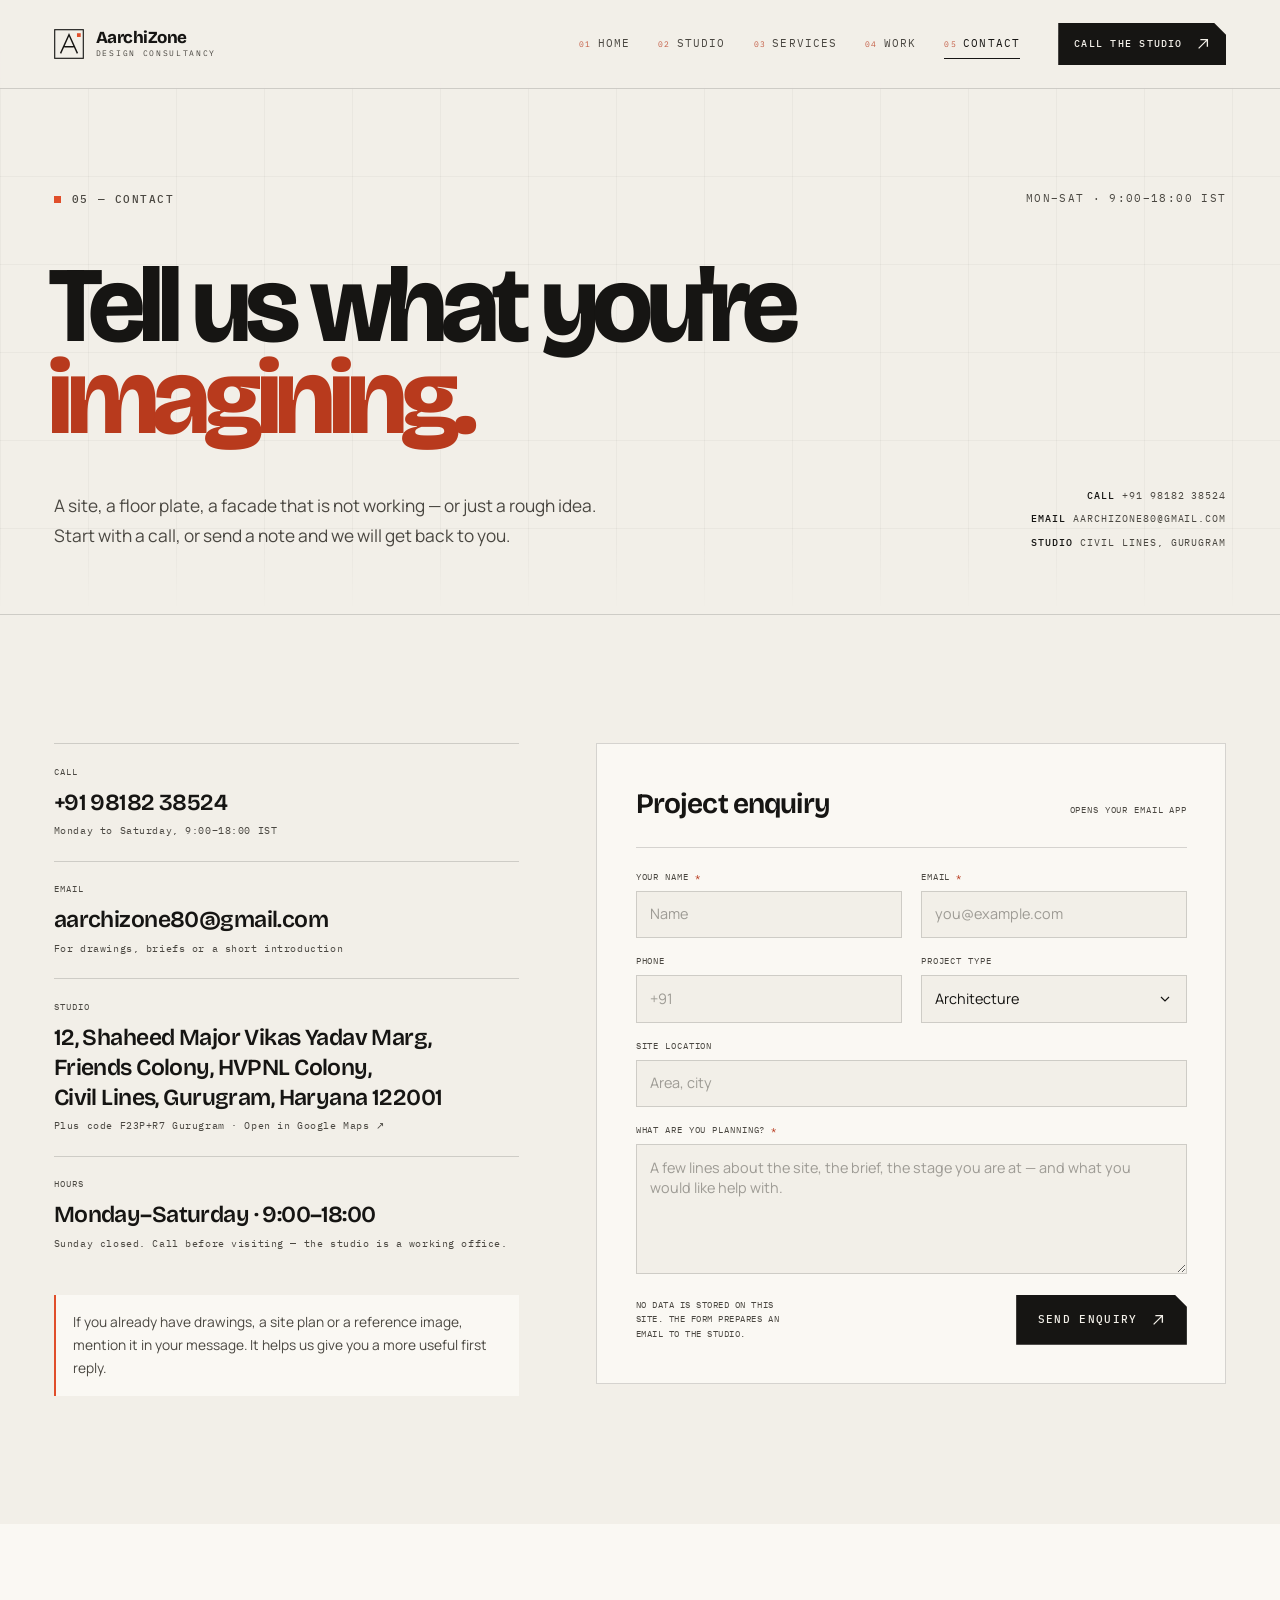
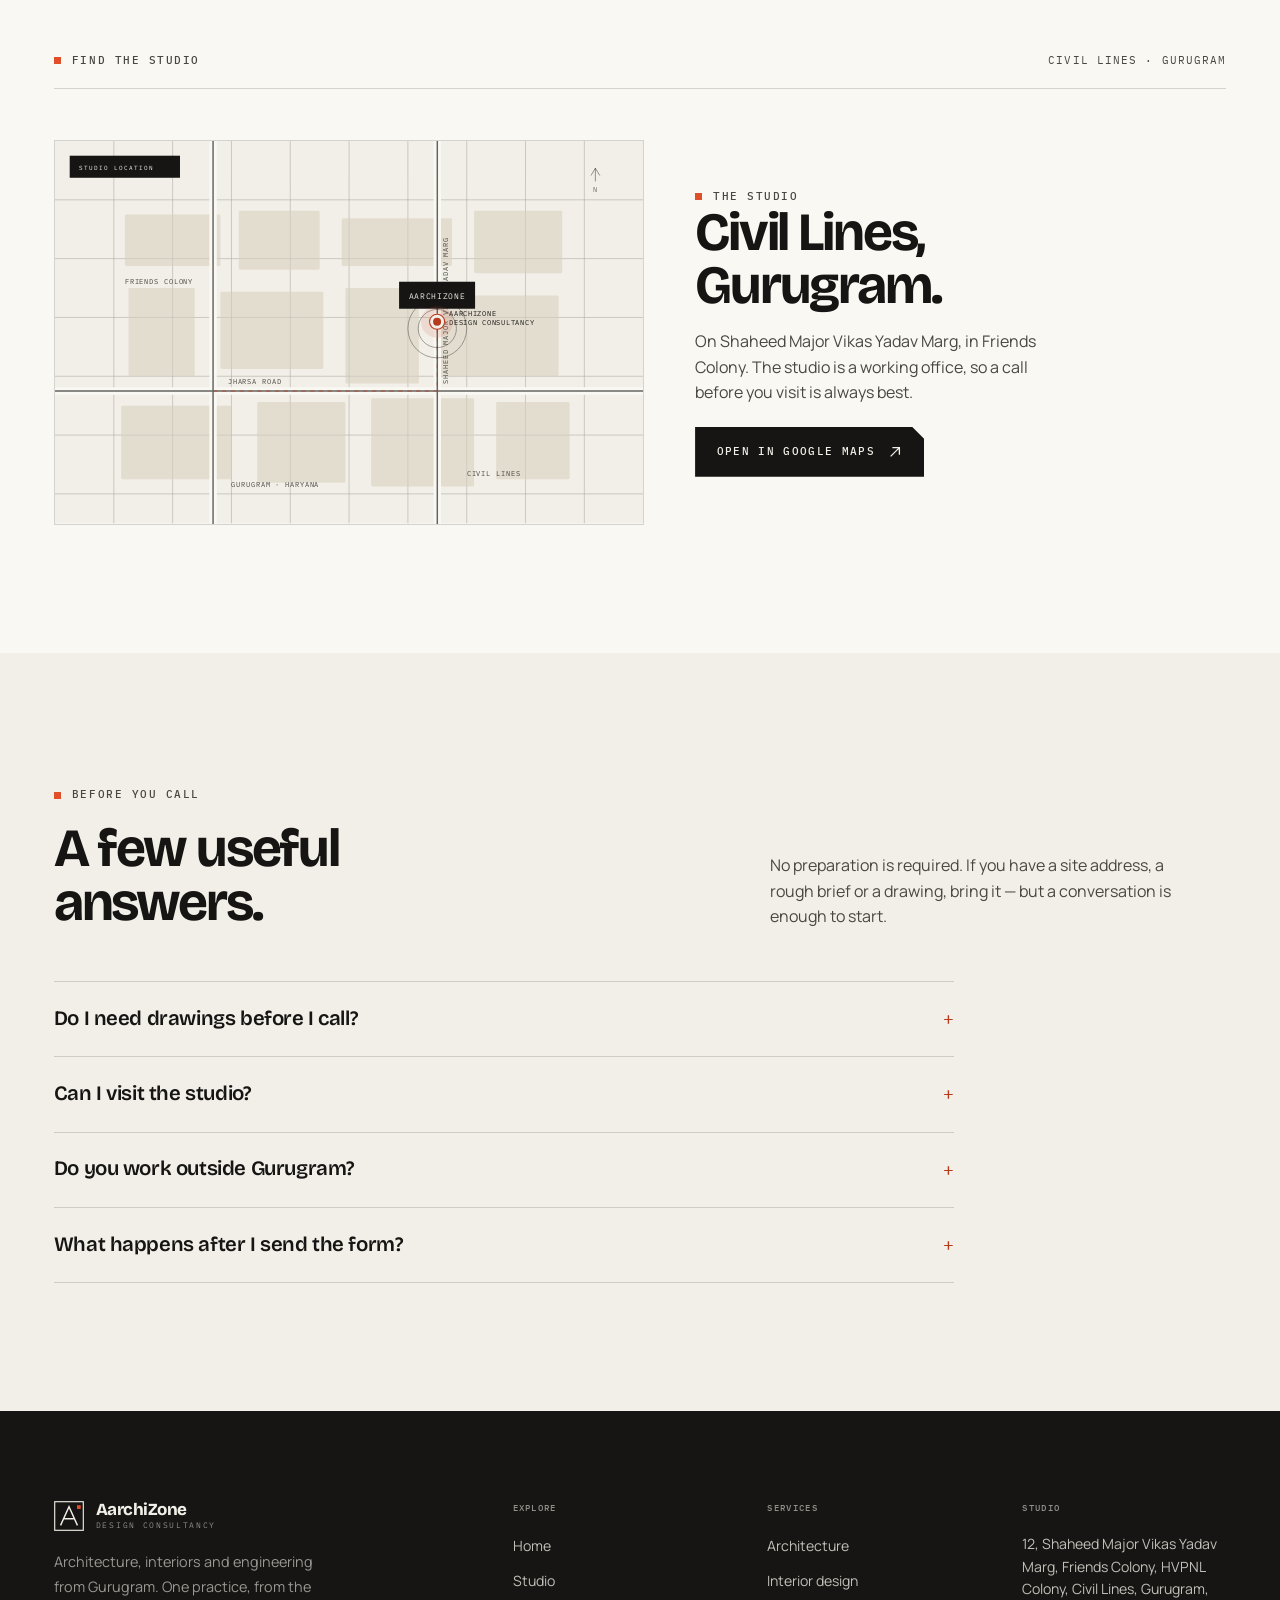
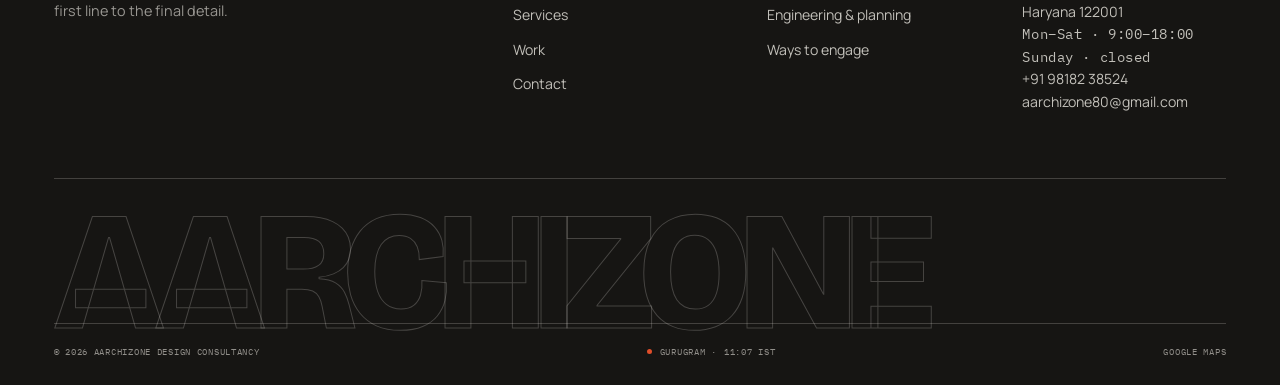
==== contact.html @ 9d72ed25 "Build AarchiZone Design Consultancy website" ====
<!DOCTYPE html>
<html lang="en">
<head>
  <meta charset="utf-8">
  <meta name="viewport" content="width=device-width, initial-scale=1">
  <title>Contact — AarchiZone Design Consultancy, Gurugram</title>
  <meta name="description" content="Talk to AarchiZone Design Consultancy in Gurugram. Call +91&nbsp;98182&nbsp;38524, email aarchizone80@gmail.com, or send a project enquiry.">
  <meta name="theme-color" content="#f2efe8">
  <link rel="icon" href="assets/favicon.svg" type="image/svg+xml">
  <link rel="preload" href="assets/fonts/bricolage-grotesque.woff2" as="font" type="font/woff2" crossorigin>
  <link rel="preload" href="assets/fonts/manrope.woff2" as="font" type="font/woff2" crossorigin>
  <link rel="preload" href="assets/fonts/ibm-plex-mono-400.woff2" as="font" type="font/woff2" crossorigin>
  <link rel="stylesheet" href="css/style.css">
  <meta property="og:type" content="website">
  <meta property="og:title" content="Contact AarchiZone Design Consultancy">
  <meta property="og:description" content="Start a project with AarchiZone in Gurugram.">
  <meta property="og:image" content="assets/img/og-cover.webp">
  <meta name="twitter:card" content="summary_large_image">
  <script>document.documentElement.classList.add("js");</script>
</head>
<body data-page="contact">
  <a class="skip-link" href="#main">Skip to content</a>
  <div class="scroll-progress" aria-hidden="true"><span></span></div>

  <header class="site-header" data-header data-solid>
    <div class="header-inner container">
      <a class="brand" href="index.html" aria-label="AarchiZone Design Consultancy — home">
        <svg class="brand-mark" viewBox="0 0 32 32" aria-hidden="true" fill="none">
          <rect x="0.75" y="0.75" width="30.5" height="30.5" stroke="currentColor" stroke-width="1.2"/>
          <path d="M7 26 16 6l9 20M11 19h10" stroke="currentColor" stroke-width="1.5"/>
          <rect x="24.5" y="4.5" width="4" height="4" fill="#e04e2a"/>
        </svg>
        <span class="brand-text">
          <span class="brand-name">AarchiZone</span>
          <span class="brand-sub">Design Consultancy</span>
        </span>
      </a>
      <nav class="desktop-nav" aria-label="Primary">
        <a href="index.html" data-nav="home"><span>01</span>Home</a>
        <a href="about.html" data-nav="about"><span>02</span>Studio</a>
        <a href="services.html" data-nav="services"><span>03</span>Services</a>
        <a href="projects.html" data-nav="projects"><span>04</span>Work</a>
        <a href="contact.html" data-nav="contact"><span>05</span>Contact</a>
      </nav>
      <a class="btn btn--sm header-cta" href="tel:+919818238524">Call&nbsp;the&nbsp;studio
        <svg viewBox="0 0 16 16" fill="none" aria-hidden="true"><path d="M3 13 13 3M5 3h8v8" stroke="currentColor" stroke-width="1.5"/></svg>
      </a>
      <button class="menu-toggle" type="button" aria-expanded="false" aria-controls="mobile-menu" aria-label="Open menu" data-menu-toggle>
        <span></span><span></span><span></span>
      </button>
    </div>
  </header>

  <div class="mobile-menu" id="mobile-menu" data-menu>
    <nav class="mobile-menu__nav" aria-label="Mobile">
      <a href="index.html" data-nav="home"><span>01</span>Home</a>
      <a href="about.html" data-nav="about"><span>02</span>Studio</a>
      <a href="services.html" data-nav="services"><span>03</span>Services</a>
      <a href="projects.html" data-nav="projects"><span>04</span>Work</a>
      <a href="contact.html" data-nav="contact"><span>05</span>Contact</a>
    </nav>
    <div class="mobile-menu__foot">
      <a href="tel:+919818238524">+91&nbsp;98182&nbsp;38524</a>
      <a href="mailto:aarchizone80@gmail.com">aarchizone80@gmail.com</a>
      <span>Gurugram, Haryana</span>
    </div>
  </div>

  <main id="main">
    <section class="page-hero">
      <div class="grid-lines" aria-hidden="true"></div>
      <div class="container page-hero__inner">
        <div class="page-hero__top">
          <span class="label">05 — Contact</span>
          <span class="mono">Mon–Sat · 9:00–18:00 IST</span>
        </div>
        <h1>Tell us what you're <em>imagining.</em></h1>
        <div class="page-hero__bottom">
          <p class="lede">A site, a floor plate, a facade that is not working — or just a rough idea. Start with a call, or send a note and we will get back to you.</p>
          <div class="page-hero__meta">
            <span><strong>Call</strong> <a href="tel:+919818238524">+91&nbsp;98182&nbsp;38524</a></span>
            <span><strong>Email</strong> <a href="mailto:aarchizone80@gmail.com">aarchizone80@gmail.com</a></span>
            <span><strong>Studio</strong> Civil Lines, Gurugram</span>
          </div>
        </div>
      </div>
    </section>

    <section class="section">
      <div class="container">
        <div class="contact-layout">
          <div class="contact-details">
            <div class="contact-block">
              <div class="contact-block__k">Call</div>
              <div class="contact-block__v"><a href="tel:+919818238524">+91&nbsp;98182&nbsp;38524</a><small>Monday to Saturday, 9:00–18:00 IST</small></div>
            </div>
            <div class="contact-block">
              <div class="contact-block__k">Email</div>
              <div class="contact-block__v"><a href="mailto:aarchizone80@gmail.com">aarchizone80@gmail.com</a><small>For drawings, briefs or a short introduction</small></div>
            </div>
            <div class="contact-block">
              <div class="contact-block__k">Studio</div>
              <div class="contact-block__v">
                <a href="https://maps.app.goo.gl/5RbaZ3eTJ1Ez8fLD9" target="_blank" rel="noopener">12, Shaheed Major Vikas Yadav Marg,<br>Friends Colony, HVPNL Colony,<br>Civil Lines, Gurugram, Haryana 122001</a>
                <small>Plus code F23P+R7 Gurugram · <a href="https://maps.app.goo.gl/5RbaZ3eTJ1Ez8fLD9" target="_blank" rel="noopener">Open in Google Maps ↗</a></small>
              </div>
            </div>
            <div class="contact-block">
              <div class="contact-block__k">Hours</div>
              <div class="contact-block__v">Monday–Saturday · 9:00–18:00<small>Sunday closed. Call before visiting — the studio is a working office.</small></div>
            </div>
            <p class="contact-note">If you already have drawings, a site plan or a reference image, mention it in your message. It helps us give you a more useful first reply.</p>
          </div>

          <form class="contact-form" data-contact-form novalidate>
            <div class="form-head">
              <h2>Project enquiry</h2>
              <span>Opens your email app</span>
            </div>
            <div class="form-grid">
              <div class="field">
                <label for="name">Your name <span>*</span></label>
                <input id="name" name="name" type="text" autocomplete="name" required placeholder="Name">
              </div>
              <div class="field">
                <label for="email">Email <span>*</span></label>
                <input id="email" name="email" type="email" autocomplete="email" required placeholder="you@example.com">
              </div>
              <div class="field">
                <label for="phone">Phone</label>
                <input id="phone" name="phone" type="tel" autocomplete="tel" placeholder="+91">
              </div>
              <div class="field">
                <label for="type">Project type</label>
                <select id="type" name="type">
                  <option value="Architecture">Architecture</option>
                  <option value="Interiors">Interiors</option>
                  <option value="Engineering &amp; planning">Engineering &amp; planning</option>
                  <option value="Turnkey">Turnkey</option>
                  <option value="Not sure yet">Not sure yet</option>
                </select>
              </div>
              <div class="field field--full">
                <label for="location">Site location</label>
                <input id="location" name="location" type="text" placeholder="Area, city">
              </div>
              <div class="field field--full">
                <label for="message">What are you planning? <span>*</span></label>
                <textarea id="message" name="message" required placeholder="A few lines about the site, the brief, the stage you are at — and what you would like help with."></textarea>
              </div>
            </div>
            <div class="form-foot">
              <p>No data is stored on this site. The form prepares an email to the studio.</p>
              <button class="btn" type="submit">Send enquiry
                <svg viewBox="0 0 16 16" fill="none" aria-hidden="true"><path d="M3 13 13 3M5 3h8v8" stroke="currentColor" stroke-width="1.5"/></svg>
              </button>
            </div>
            <div class="form-status" data-form-status role="status" aria-live="polite"></div>
          </form>
        </div>
      </div>
    </section>

    <section class="section section--paper">
      <div class="container">
        <div class="section-head">
          <span class="label">Find the studio</span>
          <span class="section-head__right">Civil Lines · Gurugram</span>
        </div>
        <div class="map-section">
          <figure class="map-figure" aria-label="Illustrative map showing the studio location in Civil Lines, Gurugram">
            <svg viewBox="0 0 800 520" fill="none" aria-hidden="true">
              <rect width="800" height="520" fill="#f2efe8"/>
              <g opacity="0.35" stroke="#161513" stroke-width="0.7">
                <path d="M0 80h800M0 160h800M0 240h800M0 320h800M0 400h800M0 480h800"/>
                <path d="M80 0v520M160 0v520M240 0v520M320 0v520M400 0v520M480 0v520M560 0v520M640 0v520M720 0v520"/>
              </g>
              <g opacity="0.55" fill="#d8cfbe">
                <rect x="95" y="100" width="130" height="70" rx="2"/>
                <rect x="250" y="95" width="110" height="80" rx="2"/>
                <rect x="390" y="105" width="150" height="65" rx="2"/>
                <rect x="570" y="95" width="120" height="85" rx="2"/>
                <rect x="100" y="200" width="90" height="120" rx="2"/>
                <rect x="225" y="205" width="140" height="105" rx="2"/>
                <rect x="395" y="200" width="100" height="130" rx="2"/>
                <rect x="525" y="210" width="160" height="110" rx="2"/>
                <rect x="90" y="360" width="150" height="100" rx="2"/>
                <rect x="275" y="355" width="120" height="110" rx="2"/>
                <rect x="430" y="350" width="140" height="120" rx="2"/>
                <rect x="600" y="355" width="100" height="105" rx="2"/>
              </g>
              <g stroke="#faf8f3" stroke-width="10">
                <path d="M-10 340h820"/>
                <path d="M215 -10v540"/>
                <path d="M520 -10v540"/>
              </g>
              <g stroke="#161513" stroke-width="1.2" opacity="0.65">
                <path d="M-10 340h820" stroke-width="2"/>
                <path d="M215 -10v540" stroke-width="2"/>
                <path d="M520 -10v540" stroke-width="2"/>
              </g>
              <g stroke="#b83a1d" stroke-width="1.5" stroke-dasharray="6 6" opacity="0.7">
                <path d="M215 340h305v-85"/>
              </g>
              <g font-family="IBM Plex Mono, monospace" fill="#4a4741" font-size="10" letter-spacing="1.2">
                <text x="235" y="330">JHARSA ROAD</text>
                <text x="535" y="330" transform="rotate(-90 535 330)">SHAHEED MAJOR VIKAS YADAV MARG</text>
                <text x="95" y="195">FRIENDS COLONY</text>
                <text x="560" y="455">CIVIL LINES</text>
                <text x="240" y="470">GURUGRAM · HARYANA</text>
              </g>
              <g stroke="#161513" stroke-width="1" opacity="0.5">
                <circle cx="520" cy="255" r="26"/>
                <circle cx="520" cy="255" r="40"/>
              </g>
              <path d="M520 255v-14" stroke="#b83a1d" stroke-width="2"/>
              <circle cx="520" cy="241" r="5" fill="#b83a1d" stroke="#f2efe8" stroke-width="2"/>
              <g font-family="IBM Plex Mono, monospace" fill="#161513" font-size="9" letter-spacing="1">
                <text x="536" y="238">AARCHIZONE</text>
                <text x="536" y="250">DESIGN CONSULTANCY</text>
              </g>
              <g opacity="0.6">
                <path d="M735 55v-18M735 37l-6 10M735 37l6 10" stroke="#161513" stroke-width="1"/>
                <text x="735" y="70" font-family="IBM Plex Mono, monospace" font-size="9" text-anchor="middle" fill="#161513">N</text>
              </g>
              <rect x="20" y="20" width="150" height="30" fill="#161513"/>
              <text x="32" y="39" font-family="IBM Plex Mono, monospace" font-size="8" letter-spacing="1.4" fill="#f2efe8">STUDIO LOCATION</text>
            </svg>
            <div class="map-pin" aria-hidden="true">
              <span class="map-pin__label">AarchiZone</span>
              <span class="map-pin__dot"></span>
            </div>
          </figure>
          <div class="map-copy">
            <span class="label">The studio</span>
            <h2 class="h2">Civil Lines, Gurugram.</h2>
            <p>On Shaheed Major Vikas Yadav Marg, in Friends Colony. The studio is a working office, so a call before you visit is always best.</p>
            <a class="btn" href="https://maps.app.goo.gl/5RbaZ3eTJ1Ez8fLD9" target="_blank" rel="noopener">Open in Google Maps
              <svg viewBox="0 0 16 16" fill="none" aria-hidden="true"><path d="M3 13 13 3M5 3h8v8" stroke="currentColor" stroke-width="1.5"/></svg>
            </a>
          </div>
        </div>
      </div>
    </section>

    <section class="section">
      <div class="container">
        <div class="split-head">
          <div>
            <span class="label">Before you call</span>
            <h2 class="h2 u-mt-1">A few useful answers.</h2>
          </div>
          <p>No preparation is required. If you have a site address, a rough brief or a drawing, bring it — but a conversation is enough to start.</p>
        </div>
        <div class="faq">
          <details class="faq-item">
            <summary>Do I need drawings before I call?</summary>
            <p>No. A site address, a rough idea of what you want to build or change, and a sense of your budget range is enough for a first conversation. If you have drawings, send them along.</p>
          </details>
          <details class="faq-item">
            <summary>Can I visit the studio?</summary>
            <p>Yes. Call or email first so we can make sure someone is available and you have the right amount of time. The studio is in Civil Lines, Gurugram.</p>
          </details>
          <details class="faq-item">
            <summary>Do you work outside Gurugram?</summary>
            <p>Most of our work is in Gurugram and the NCR. For the right project we can travel further; the first conversation will tell us whether that makes sense.</p>
          </details>
          <details class="faq-item">
            <summary>What happens after I send the form?</summary>
            <p>The form opens your email app with the details filled in. Once you send it, we will read it and reply with a few questions or a time to talk. Nothing is stored on this website.</p>
          </details>
        </div>
      </div>
    </section>
  </main>

  <footer class="site-footer">
    <div class="container">
      <div class="footer-grid">
        <div class="footer-brand">
          <a class="brand" href="index.html" aria-label="AarchiZone Design Consultancy — home">
            <svg class="brand-mark" viewBox="0 0 32 32" aria-hidden="true" fill="none">
              <rect x="0.75" y="0.75" width="30.5" height="30.5" stroke="currentColor" stroke-width="1.2"/>
              <path d="M7 26 16 6l9 20M11 19h10" stroke="currentColor" stroke-width="1.5"/>
              <rect x="24.5" y="4.5" width="4" height="4" fill="#e04e2a"/>
            </svg>
            <span class="brand-text">
              <span class="brand-name">AarchiZone</span>
              <span class="brand-sub">Design Consultancy</span>
            </span>
          </a>
          <p>Architecture, interiors and engineering from Gurugram. One practice, from the first line to the final detail.</p>
        </div>
        <div class="footer-col">
          <h3>Explore</h3>
          <ul>
            <li><a href="index.html">Home</a></li>
            <li><a href="about.html">Studio</a></li>
            <li><a href="services.html">Services</a></li>
            <li><a href="projects.html">Work</a></li>
            <li><a href="contact.html">Contact</a></li>
          </ul>
        </div>
        <div class="footer-col">
          <h3>Services</h3>
          <ul>
            <li><a href="services.html#architecture">Architecture</a></li>
            <li><a href="services.html#interiors">Interior design</a></li>
            <li><a href="services.html#engineering">Engineering &amp; planning</a></li>
            <li><a href="services.html#engage">Ways to engage</a></li>
          </ul>
        </div>
        <div class="footer-col">
          <h3>Studio</h3>
          <address>12, Shaheed Major Vikas Yadav Marg, Friends Colony, HVPNL Colony, Civil Lines, Gurugram, Haryana 122001</address>
          <p class="footer-hours">Mon–Sat · 9:00–18:00<br>Sunday · closed</p>
          <p><a href="tel:+919818238524">+91&nbsp;98182&nbsp;38524</a><br><a href="mailto:aarchizone80@gmail.com">aarchizone80@gmail.com</a></p>
        </div>
      </div>
      <div class="footer-wordmark" aria-hidden="true"><span>AARCHIZONE</span></div>
      <div class="footer-bottom">
        <span>© <span data-year>2026</span> AarchiZone Design Consultancy</span>
        <span class="local-time">Gurugram · <span data-time>--:-- IST</span></span>
        <a href="https://maps.app.goo.gl/5RbaZ3eTJ1Ez8fLD9" target="_blank" rel="noopener">Google Maps</a>
      </div>
    </div>
  </footer>

  <script src="js/main.js" defer></script>
</body>
</html>
---- css/style.css ----
/* ==========================================================================
   AarchiZone Design Consultancy
   A custom editorial/architectural design system.
   ========================================================================== */

/* ---------- Fonts ---------- */
@font-face {
  font-family: "Bricolage Grotesque";
  src: url("../assets/fonts/bricolage-grotesque.woff2") format("woff2");
  font-weight: 200 800;
  font-style: normal;
  font-display: swap;
}
@font-face {
  font-family: "Manrope";
  src: url("../assets/fonts/manrope.woff2") format("woff2");
  font-weight: 200 800;
  font-style: normal;
  font-display: swap;
}
@font-face {
  font-family: "IBM Plex Mono";
  src: url("../assets/fonts/ibm-plex-mono-400.woff2") format("woff2");
  font-weight: 400;
  font-style: normal;
  font-display: swap;
}
@font-face {
  font-family: "IBM Plex Mono";
  src: url("../assets/fonts/ibm-plex-mono-500.woff2") format("woff2");
  font-weight: 500;
  font-style: normal;
  font-display: swap;
}

/* ---------- Tokens ---------- */
:root {
  --bone: #f2efe8;
  --paper: #faf8f3;
  --ink: #161513;
  --ink-soft: #4a4741;
  --accent: #e04e2a;
  --accent-deep: #b83a1d;
  --olive: #6b7259;
  --sand: #d8cfbe;
  --line: rgba(22, 21, 19, 0.16);
  --line-soft: rgba(22, 21, 19, 0.09);
  --line-light: rgba(242, 239, 232, 0.2);
  --font-display: "Bricolage Grotesque", "Arial Narrow", sans-serif;
  --font-body: "Manrope", "Segoe UI", sans-serif;
  --font-mono: "IBM Plex Mono", "Courier New", monospace;
  --ease: cubic-bezier(0.22, 0.72, 0.2, 1);
  --ease-out: cubic-bezier(0.16, 1, 0.3, 1);
  --header-h: 88px;
  --gutter: clamp(20px, 4.2vw, 64px);
  --section-y: clamp(76px, 10vw, 150px);
  --maxw: 1480px;
  --radius: 2px;
}

/* ---------- Reset ---------- */
*,
*::before,
*::after {
  box-sizing: border-box;
}
html {
  -webkit-text-size-adjust: 100%;
  scroll-behavior: smooth;
}
body {
  margin: 0;
  background: var(--bone);
  color: var(--ink);
  font-family: var(--font-body);
  font-size: 16px;
  line-height: 1.6;
  -webkit-font-smoothing: antialiased;
  text-rendering: optimizeLegibility;
  overflow-x: clip;
}
body.menu-open {
  overflow: hidden;
}
body.menu-open .site-header {
  color: var(--bone);
  background: transparent;
  border-color: transparent;
  -webkit-backdrop-filter: none;
  backdrop-filter: none;
}
body.menu-open .site-header .brand-sub {
  color: rgba(242, 239, 232, 0.62);
}
body.menu-open .menu-toggle {
  border-color: var(--line-light);
}
body.menu-open .menu-toggle span {
  background: var(--bone);
}
img,
svg {
  display: block;
  max-width: 100%;
}
img {
  height: auto;
}
button,
input,
textarea,
select {
  font: inherit;
  color: inherit;
}
button {
  cursor: pointer;
}
a {
  color: inherit;
  text-decoration: none;
}
p,
h1,
h2,
h3,
h4,
figure,
blockquote,
dl,
dd {
  margin: 0;
}
ul,
ol {
  margin: 0;
  padding: 0;
  list-style: none;
}
::selection {
  background: var(--accent);
  color: var(--ink);
}
:focus-visible {
  outline: 2px solid var(--accent);
  outline-offset: 4px;
}
hr {
  border: 0;
  border-top: 1px solid var(--line);
  margin: 0;
}

/* ---------- Type ---------- */
.display {
  font-family: var(--font-display);
  font-weight: 700;
  font-size: clamp(2.4rem, 5.6vw, 5.2rem);
  line-height: 0.98;
  letter-spacing: -0.045em;
}
.h2 {
  font-family: var(--font-display);
  font-weight: 700;
  font-size: clamp(2rem, 4.2vw, 3.8rem);
  line-height: 1;
  letter-spacing: -0.04em;
}
.h3 {
  font-family: var(--font-display);
  font-weight: 650;
  font-size: clamp(1.35rem, 2.2vw, 1.9rem);
  line-height: 1.08;
  letter-spacing: -0.025em;
}
.lede {
  font-size: clamp(1.02rem, 1.35vw, 1.18rem);
  line-height: 1.7;
  color: var(--ink-soft);
  max-width: 58ch;
}
.mono {
  font-family: var(--font-mono);
  font-size: 0.7rem;
  letter-spacing: 0.12em;
  text-transform: uppercase;
}
.label {
  display: inline-flex;
  align-items: center;
  gap: 0.7rem;
  font-family: var(--font-mono);
  font-size: 0.68rem;
  font-weight: 500;
  letter-spacing: 0.14em;
  text-transform: uppercase;
  color: var(--ink-soft);
}
.label::before {
  content: "";
  width: 7px;
  height: 7px;
  background: var(--accent);
  flex: 0 0 auto;
}
.label--light {
  color: rgba(242, 239, 232, 0.72);
}
.label--light::before {
  background: var(--accent);
}
.eyebrow {
  display: flex;
  align-items: center;
  gap: 0.8rem;
  font-family: var(--font-mono);
  font-size: 0.7rem;
  letter-spacing: 0.14em;
  text-transform: uppercase;
  color: var(--ink-soft);
}
.eyebrow::before {
  content: "";
  width: 34px;
  height: 1px;
  background: var(--accent);
}
.accent {
  color: var(--accent-deep);
}
.italic {
  font-style: italic;
}

/* ---------- Layout ---------- */
.container {
  width: 100%;
  max-width: var(--maxw);
  margin-inline: auto;
  padding-inline: var(--gutter);
}
.section {
  padding-block: var(--section-y);
  position: relative;
}
.section--tight {
  padding-block: clamp(52px, 6vw, 88px);
}
.section--dark {
  background: var(--ink);
  color: var(--bone);
}
.section--paper {
  background: var(--paper);
}
.section-head {
  display: flex;
  align-items: center;
  justify-content: space-between;
  gap: 2rem;
  padding-bottom: 1.2rem;
  border-bottom: 1px solid var(--line);
  margin-bottom: clamp(2.2rem, 4vw, 4rem);
}
.section--dark .section-head {
  border-color: var(--line-light);
}
.section-head__right {
  display: flex;
  align-items: center;
  gap: 1.4rem;
  font-family: var(--font-mono);
  font-size: 0.68rem;
  letter-spacing: 0.1em;
  text-transform: uppercase;
  color: var(--ink-soft);
  white-space: nowrap;
}
.section--dark .section-head__right,
.services-dark .section-head__right {
  color: rgba(242, 239, 232, 0.62);
}
.grid-12 {
  display: grid;
  grid-template-columns: repeat(12, minmax(0, 1fr));
  gap: clamp(16px, 2.4vw, 34px);
}
.sr-only {
  position: absolute !important;
  width: 1px;
  height: 1px;
  padding: 0;
  margin: -1px;
  overflow: hidden;
  clip: rect(0, 0, 0, 0);
  white-space: nowrap;
  border: 0;
}
.skip-link {
  position: fixed;
  top: 12px;
  left: 12px;
  z-index: 999;
  background: var(--ink);
  color: var(--bone);
  padding: 0.8rem 1rem;
  font-family: var(--font-mono);
  font-size: 0.72rem;
  text-transform: uppercase;
  letter-spacing: 0.1em;
  transform: translateY(-160%);
  transition: transform 0.2s;
}
.skip-link:focus {
  transform: translateY(0);
}
.rule {
  height: 1px;
  background: var(--line);
  width: 100%;
}

/* ---------- Grid paper ---------- */
.grid-lines {
  position: absolute;
  inset: 0;
  pointer-events: none;
  background-image: linear-gradient(to right, var(--line-soft) 1px, transparent 1px),
    linear-gradient(to bottom, var(--line-soft) 1px, transparent 1px);
  background-size: 88px 88px;
  mask-image: linear-gradient(to bottom, transparent, black 12%, black 88%, transparent);
  -webkit-mask-image: linear-gradient(to bottom, transparent, black 12%, black 88%, transparent);
  opacity: 0.75;
}

/* ---------- Buttons / links ---------- */
.btn {
  position: relative;
  isolation: isolate;
  display: inline-flex;
  align-items: center;
  justify-content: center;
  gap: 0.85rem;
  min-height: 50px;
  padding: 0.95rem 1.35rem;
  border: 0;
  background: transparent;
  color: var(--bone);
  font-family: var(--font-mono);
  font-size: 0.69rem;
  font-weight: 500;
  letter-spacing: 0.12em;
  text-transform: uppercase;
  line-height: 1;
  transition: color 0.3s var(--ease);
}
.btn::before {
  content: "";
  position: absolute;
  inset: 0;
  z-index: -1;
  background: var(--ink);
  clip-path: polygon(0 0, calc(100% - 12px) 0, 100% 12px, 100% 100%, 0 100%);
  transition: background 0.35s var(--ease), transform 0.35s var(--ease);
}
.btn svg {
  width: 14px;
  height: 14px;
  transition: transform 0.35s var(--ease);
}
.btn:hover::before {
  background: var(--accent-deep);
}
.btn:hover svg {
  transform: translate(3px, -3px);
}
.btn:focus-visible {
  outline: 2px solid var(--accent);
  outline-offset: 4px;
}
.btn--ghost {
  color: var(--ink);
}
.btn--ghost::before {
  background: transparent;
  box-shadow: inset 0 0 0 1px var(--ink);
}
.btn--ghost:hover {
  color: var(--bone);
}
.btn--ghost:hover::before {
  background: var(--ink);
  box-shadow: none;
}
.btn--light {
  color: var(--ink);
}
.btn--light::before {
  background: var(--bone);
}
.btn--light:hover {
  color: var(--bone);
}
.btn--light:hover::before {
  background: var(--ink);
}
.btn--sm {
  min-height: 42px;
  padding: 0.75rem 1rem;
  font-size: 0.64rem;
}
.text-link {
  display: inline-flex;
  align-items: center;
  gap: 0.7rem;
  font-family: var(--font-mono);
  font-size: 0.7rem;
  font-weight: 500;
  letter-spacing: 0.12em;
  text-transform: uppercase;
  border-bottom: 1px solid var(--line);
  padding-bottom: 0.45rem;
  transition: color 0.25s, border-color 0.25s;
}
.text-link svg {
  width: 13px;
  height: 13px;
  transition: transform 0.3s var(--ease);
}
.text-link:hover {
  color: var(--accent-deep);
  border-color: var(--accent);
}
.text-link:hover svg {
  transform: translate(3px, -3px);
}
.text-link--light {
  border-color: var(--line-light);
  color: var(--bone);
}
.text-link--light:hover {
  color: var(--accent);
  border-color: var(--accent);
}

/* ---------- Reveal ---------- */
.js [data-reveal] {
  opacity: 0;
  transform: translateY(26px);
  transition: opacity 0.85s var(--ease-out), transform 0.85s var(--ease-out);
  transition-delay: var(--delay, 0s);
}
.js [data-reveal].is-visible {
  opacity: 1;
  transform: none;
}
.js [data-reveal="fade"] {
  transform: none;
}
.js [data-reveal="clip"] {
  position: relative;
  opacity: 1;
  transform: none;
}
.js [data-reveal="clip"] .reveal-curtain {
  position: absolute;
  inset: 0;
  z-index: 2;
  background: var(--bone);
  transform: scaleY(1);
  transform-origin: top;
  transition: transform 1.1s var(--ease-out);
  pointer-events: none;
}
.js [data-reveal="clip"].is-visible .reveal-curtain {
  transform: scaleY(0);
}

/* ---------- Scroll progress ---------- */
.scroll-progress {
  position: fixed;
  inset: 0 0 auto 0;
  height: 2px;
  z-index: 300;
  background: transparent;
  pointer-events: none;
}
.scroll-progress span {
  display: block;
  height: 100%;
  background: var(--accent);
  transform: scaleX(0);
  transform-origin: 0 50%;
  will-change: transform;
}

/* ---------- Header ---------- */
.site-header {
  position: fixed;
  top: 0;
  left: 0;
  right: 0;
  z-index: 120;
  border-bottom: 1px solid transparent;
  transition: background 0.45s var(--ease), border-color 0.45s var(--ease),
    backdrop-filter 0.45s var(--ease);
}
.site-header.is-scrolled,
.site-header[data-solid] {
  background: rgba(242, 239, 232, 0.9);
  -webkit-backdrop-filter: blur(14px);
  backdrop-filter: blur(14px);
  border-color: var(--line);
}
.header-inner {
  height: var(--header-h);
  display: flex;
  align-items: center;
  gap: 2rem;
}
.brand {
  display: inline-flex;
  align-items: center;
  gap: 0.75rem;
  flex: 0 0 auto;
  line-height: 1;
}
.brand-mark {
  width: 30px;
  height: 30px;
  flex: 0 0 auto;
}
.brand-text {
  display: flex;
  flex-direction: column;
  gap: 5px;
}
.brand-name {
  font-family: var(--font-display);
  font-weight: 750;
  font-size: 1.06rem;
  letter-spacing: -0.03em;
  line-height: 0.9;
}
.brand-sub {
  font-family: var(--font-mono);
  font-size: 0.48rem;
  letter-spacing: 0.22em;
  text-transform: uppercase;
  color: var(--ink-soft);
}
.desktop-nav {
  display: flex;
  align-items: center;
  gap: clamp(1.1rem, 2.2vw, 2.4rem);
  margin-left: auto;
}
.desktop-nav a {
  position: relative;
  display: inline-flex;
  align-items: baseline;
  gap: 0.42rem;
  font-family: var(--font-mono);
  font-size: 0.67rem;
  letter-spacing: 0.1em;
  text-transform: uppercase;
  padding: 0.4rem 0;
  color: var(--ink-soft);
  transition: color 0.25s;
}
.desktop-nav a span {
  font-size: 0.52rem;
  color: var(--accent-deep);
  opacity: 0.8;
}
.desktop-nav a::after {
  content: "";
  position: absolute;
  left: 0;
  bottom: 0;
  width: 100%;
  height: 1px;
  background: var(--ink);
  transform: scaleX(0);
  transform-origin: 100% 50%;
  transition: transform 0.35s var(--ease);
}
.desktop-nav a:hover,
.desktop-nav a[aria-current="page"] {
  color: var(--ink);
}
.desktop-nav a:hover::after,
.desktop-nav a[aria-current="page"]::after {
  transform: scaleX(1);
  transform-origin: 0 50%;
}
.header-cta {
  flex: 0 0 auto;
  margin-left: 0.4rem;
}
.menu-toggle {
  display: none;
  width: 46px;
  height: 46px;
  border: 1px solid var(--line);
  background: transparent;
  position: relative;
  flex: 0 0 auto;
}
.menu-toggle span {
  position: absolute;
  left: 12px;
  right: 12px;
  height: 1.5px;
  background: var(--ink);
  transition: transform 0.35s var(--ease), opacity 0.2s;
}
.menu-toggle span:nth-child(1) {
  top: 17px;
}
.menu-toggle span:nth-child(2) {
  top: 23px;
}
.menu-toggle span:nth-child(3) {
  top: 29px;
}
.menu-toggle[aria-expanded="true"] span:nth-child(1) {
  transform: translateY(6px) rotate(45deg);
}
.menu-toggle[aria-expanded="true"] span:nth-child(2) {
  opacity: 0;
}
.menu-toggle[aria-expanded="true"] span:nth-child(3) {
  transform: translateY(-6px) rotate(-45deg);
}

/* ---------- Mobile menu ---------- */
.mobile-menu {
  position: fixed;
  inset: 0;
  z-index: 110;
  background: var(--ink);
  color: var(--bone);
  display: flex;
  flex-direction: column;
  padding: calc(var(--header-h) + 30px) var(--gutter) 30px;
  visibility: hidden;
  opacity: 0;
  clip-path: inset(0 0 100% 0);
  transition: clip-path 0.65s var(--ease-out), opacity 0.3s, visibility 0.65s;
}
.mobile-menu.is-open {
  visibility: visible;
  opacity: 1;
  clip-path: inset(0 0 0 0);
}
.mobile-menu__nav {
  display: flex;
  flex-direction: column;
  margin-top: auto;
  margin-bottom: auto;
}
.mobile-menu__nav a {
  display: flex;
  align-items: baseline;
  gap: 1rem;
  padding: 0.7rem 0;
  border-bottom: 1px solid var(--line-light);
  font-family: var(--font-display);
  font-size: clamp(2.2rem, 8vw, 4rem);
  font-weight: 650;
  letter-spacing: -0.04em;
  line-height: 1;
  transition: color 0.25s, padding-left 0.3s var(--ease);
}
.mobile-menu__nav a span {
  font-family: var(--font-mono);
  font-size: 0.6rem;
  letter-spacing: 0.12em;
  color: var(--accent);
  font-weight: 400;
}
.mobile-menu__nav a:hover,
.mobile-menu__nav a[aria-current="page"] {
  color: var(--accent);
  padding-left: 0.5rem;
}
.mobile-menu__foot {
  display: flex;
  flex-wrap: wrap;
  justify-content: space-between;
  gap: 1rem;
  font-family: var(--font-mono);
  font-size: 0.66rem;
  letter-spacing: 0.08em;
  text-transform: uppercase;
  color: rgba(242, 239, 232, 0.65);
}
.mobile-menu__foot a:hover {
  color: var(--accent);
}

/* ---------- Hero ---------- */
.hero {
  position: relative;
  padding-top: calc(var(--header-h) + clamp(34px, 5vw, 74px));
  padding-bottom: clamp(30px, 4vw, 54px);
  min-height: 100svh;
  display: flex;
  flex-direction: column;
  overflow: clip;
}
.hero .grid-lines {
  opacity: 0.5;
}
.hero-inner {
  position: relative;
  z-index: 1;
  flex: 1;
  display: grid;
  grid-template-columns: minmax(0, 1.08fr) minmax(0, 0.92fr);
  gap: clamp(26px, 4vw, 70px);
  align-items: center;
}
.hero-copy {
  position: relative;
  z-index: 2;
  padding-top: clamp(12px, 2vw, 30px);
}
.hero-copy .eyebrow {
  margin-bottom: clamp(1.4rem, 2.4vw, 2.4rem);
}
.hero-title {
  font-family: var(--font-display);
  font-weight: 750;
  font-size: clamp(3.9rem, 9.6vw, 9.4rem);
  line-height: 0.84;
  letter-spacing: -0.06em;
  margin-left: -0.055em;
  margin-bottom: clamp(1.5rem, 2.6vw, 2.6rem);
}
.hero-title .line {
  display: block;
  overflow: hidden;
  padding-bottom: 0.06em;
}
.hero-title .line > span {
  display: block;
  transform: translateY(112%);
  animation: lineUp 1.05s var(--ease-out) forwards;
}
.hero-title .line:nth-child(2) > span {
  animation-delay: 0.09s;
}
.hero-title .line:nth-child(3) > span {
  animation-delay: 0.18s;
}
.hero-title em {
  font-style: normal;
  color: var(--accent-deep);
}
@keyframes lineUp {
  to {
    transform: translateY(0);
  }
}
.hero-lede {
  max-width: 44ch;
  font-size: clamp(1rem, 1.25vw, 1.12rem);
  line-height: 1.72;
  color: var(--ink-soft);
  margin-bottom: clamp(1.6rem, 2.6vw, 2.4rem);
}
.hero-actions {
  display: flex;
  flex-wrap: wrap;
  align-items: center;
  gap: 0.8rem 1.4rem;
}
.hero-actions .text-link {
  border-bottom-color: transparent;
}
.hero-actions .text-link:hover {
  border-bottom-color: var(--accent);
}
.hero-visual {
  position: relative;
  align-self: stretch;
  display: flex;
  align-items: center;
  justify-content: flex-end;
  min-height: 480px;
}
.hero-figure {
  position: relative;
  width: min(100%, 520px);
  margin-left: auto;
  z-index: 1;
}
.hero-figure::before {
  content: "";
  position: absolute;
  inset: -14px 14px 14px -14px;
  border: 1px solid var(--line);
  pointer-events: none;
}
.hero-figure img {
  width: 100%;
  height: clamp(430px, 64vh, 660px);
  object-fit: cover;
  object-position: center 35%;
  will-change: transform;
}
.hero-figure figcaption {
  display: flex;
  justify-content: space-between;
  gap: 1rem;
  padding-top: 0.8rem;
  font-family: var(--font-mono);
  font-size: 0.62rem;
  letter-spacing: 0.1em;
  text-transform: uppercase;
  color: var(--ink-soft);
}
.hero-figure figcaption span:last-child {
  text-align: right;
}
.hero-badge {
  position: absolute;
  left: -18px;
  bottom: 76px;
  z-index: 2;
  background: var(--ink);
  color: var(--bone);
  padding: 1.05rem 1.2rem;
  display: flex;
  align-items: center;
  gap: 0.9rem;
  box-shadow: 0 18px 50px rgba(22, 21, 19, 0.18);
}
.hero-badge__num {
  font-family: var(--font-display);
  font-size: 2rem;
  font-weight: 700;
  line-height: 0.9;
  letter-spacing: -0.04em;
}
.hero-badge__meta {
  display: flex;
  flex-direction: column;
  gap: 0.25rem;
  font-family: var(--font-mono);
  font-size: 0.56rem;
  letter-spacing: 0.1em;
  text-transform: uppercase;
  color: rgba(242, 239, 232, 0.7);
}
.stars {
  display: inline-flex;
  gap: 2px;
  color: var(--accent);
}
.stars svg {
  width: 10px;
  height: 10px;
  fill: currentColor;
}
.hero-stamp {
  position: absolute;
  right: -18px;
  bottom: 0;
  width: 112px;
  height: 112px;
  z-index: 2;
  color: var(--ink);
  animation: spin 26s linear infinite;
}
.hero-stamp svg {
  width: 100%;
  height: 100%;
}
@keyframes spin {
  to {
    transform: rotate(360deg);
  }
}
.hero-foot {
  position: relative;
  z-index: 1;
  display: flex;
  align-items: flex-end;
  justify-content: space-between;
  gap: 2rem;
  padding-top: clamp(26px, 4vw, 46px);
}
.hero-scroll {
  display: inline-flex;
  align-items: center;
  gap: 0.85rem;
  font-family: var(--font-mono);
  font-size: 0.6rem;
  letter-spacing: 0.14em;
  text-transform: uppercase;
  color: var(--ink-soft);
}
.hero-scroll__line {
  width: 1px;
  height: 38px;
  background: var(--line);
  position: relative;
  overflow: hidden;
}
.hero-scroll__line::after {
  content: "";
  position: absolute;
  inset: 0;
  background: var(--accent);
  transform: translateY(-100%);
  animation: scrollLine 2.4s var(--ease) infinite;
}
@keyframes scrollLine {
  0% {
    transform: translateY(-100%);
  }
  55% {
    transform: translateY(0);
  }
  100% {
    transform: translateY(100%);
  }
}
.hero-coords {
  font-family: var(--font-mono);
  font-size: 0.6rem;
  letter-spacing: 0.1em;
  text-transform: uppercase;
  color: var(--ink-soft);
  text-align: right;
  line-height: 1.8;
}

/* ---------- Fact band ---------- */
.fact-band {
  border-block: 1px solid var(--line);
  background: var(--bone);
}
.fact-grid {
  display: grid;
  grid-template-columns: repeat(4, minmax(0, 1fr));
}
.fact {
  padding: 1.4rem 1.6rem 1.5rem;
  border-left: 1px solid var(--line);
  display: flex;
  flex-direction: column;
  gap: 0.35rem;
}
.fact:first-child {
  border-left: 0;
  padding-left: 0;
}
.fact-k {
  font-family: var(--font-mono);
  font-size: 0.56rem;
  letter-spacing: 0.14em;
  text-transform: uppercase;
  color: var(--ink-soft);
}
.fact-v {
  font-family: var(--font-display);
  font-size: clamp(0.95rem, 1.3vw, 1.15rem);
  font-weight: 600;
  letter-spacing: -0.02em;
  line-height: 1.2;
}

/* ---------- Marquee ---------- */
.marquee {
  background: var(--ink);
  color: var(--bone);
  overflow: hidden;
  padding: 1.05rem 0;
  border-block: 1px solid var(--ink);
}
.marquee__track {
  display: flex;
  width: max-content;
  animation: marquee 30s linear infinite;
}
.marquee:hover .marquee__track {
  animation-play-state: paused;
}
.marquee__group {
  display: flex;
  align-items: center;
  flex: 0 0 auto;
}
.marquee__item {
  display: inline-flex;
  align-items: center;
  gap: 1.2rem;
  padding: 0 1.2rem;
  font-family: var(--font-mono);
  font-size: 0.68rem;
  letter-spacing: 0.16em;
  text-transform: uppercase;
  white-space: nowrap;
}
@keyframes marquee {
  to {
    transform: translateX(-50%);
  }
}

/* ---------- Manifesto ---------- */
.manifesto-grid {
  display: grid;
  grid-template-columns: minmax(0, 1.25fr) minmax(0, 0.75fr);
  gap: clamp(2rem, 5vw, 6rem);
  align-items: start;
}
.manifesto-grid .display {
  max-width: 15ch;
}
.manifesto-copy {
  padding-top: 0.5rem;
}
.manifesto-copy p {
  color: var(--ink-soft);
  max-width: 46ch;
  margin-bottom: 1.15rem;
}
.manifesto-copy .text-link {
  margin-top: 0.8rem;
}
.manifesto-media {
  margin-top: clamp(2.6rem, 5vw, 5rem);
  display: grid;
  grid-template-columns: minmax(0, 1fr) 230px;
  gap: clamp(1.2rem, 2.4vw, 2.6rem);
  align-items: end;
}
.manifesto-media figure {
  position: relative;
  overflow: hidden;
}
.manifesto-media img {
  width: 100%;
  height: clamp(280px, 40vw, 520px);
  object-fit: cover;
  object-position: center 42%;
}
.manifesto-media figure::after {
  content: "";
  position: absolute;
  inset: 0;
  background: linear-gradient(to top, rgba(22, 21, 19, 0.24), transparent 45%);
  pointer-events: none;
}
.media-note {
  padding-bottom: 0.4rem;
}
.media-note__num {
  font-family: var(--font-display);
  font-size: clamp(3rem, 5vw, 4.6rem);
  font-weight: 700;
  letter-spacing: -0.06em;
  line-height: 0.9;
  color: var(--accent-deep);
  margin-bottom: 1rem;
}
.media-note p {
  font-size: 0.9rem;
  line-height: 1.65;
  color: var(--ink-soft);
  max-width: 26ch;
}
.media-note .mono {
  display: block;
  margin-top: 1rem;
  color: var(--ink-soft);
}

/* ---------- Project cards ---------- */
.work-grid {
  display: grid;
  grid-template-columns: repeat(12, minmax(0, 1fr));
  gap: clamp(18px, 3vw, 42px) clamp(18px, 2.6vw, 38px);
  align-items: start;
}
.project-card {
  display: block;
  width: 100%;
  padding: 0;
  border: 0;
  background: transparent;
  text-align: left;
  position: relative;
  color: var(--ink);
}
.project-card__media {
  position: relative;
  overflow: hidden;
  background: var(--sand);
}
.project-card__media::after {
  content: "";
  position: absolute;
  inset: 0;
  background: linear-gradient(to top, rgba(22, 21, 19, 0.2), transparent 36%);
  opacity: 0;
  transition: opacity 0.5s var(--ease);
  pointer-events: none;
}
.project-card__media img {
  width: 100%;
  height: 100%;
  object-fit: cover;
  transition: transform 0.9s var(--ease-out);
}
.project-card:hover .project-card__media img,
.project-card:focus-visible .project-card__media img {
  transform: scale(1.035);
}
.project-card:hover .project-card__media::after,
.project-card:focus-visible .project-card__media::after {
  opacity: 1;
}
.project-card__index {
  position: absolute;
  top: 0;
  left: 0;
  z-index: 1;
  background: var(--bone);
  color: var(--ink);
  font-family: var(--font-mono);
  font-size: 0.62rem;
  letter-spacing: 0.1em;
  padding: 0.6rem 0.7rem;
}
.project-card__info {
  display: flex;
  align-items: flex-start;
  justify-content: space-between;
  gap: 1rem;
  padding-top: 0.95rem;
  border-top: 1px solid var(--line);
  margin-top: 0.9rem;
}
.project-card__title {
  font-family: var(--font-display);
  font-size: clamp(1.15rem, 1.7vw, 1.5rem);
  font-weight: 650;
  letter-spacing: -0.025em;
  line-height: 1.1;
  margin-bottom: 0.3rem;
}
.project-card__meta {
  font-family: var(--font-mono);
  font-size: 0.6rem;
  letter-spacing: 0.1em;
  text-transform: uppercase;
  color: var(--ink-soft);
}
.project-card__arrow {
  flex: 0 0 auto;
  width: 34px;
  height: 34px;
  border: 1px solid var(--line);
  display: grid;
  place-items: center;
  transition: background 0.3s, color 0.3s, border-color 0.3s;
}
.project-card__arrow svg {
  width: 13px;
  height: 13px;
}
.project-card:hover .project-card__arrow,
.project-card:focus-visible .project-card__arrow {
  background: var(--accent);
  border-color: var(--accent);
  color: var(--ink);
}
.project-card--wide {
  grid-column: span 7;
}
.project-card--narrow {
  grid-column: span 5;
}
.project-card--half {
  grid-column: span 6;
}
.project-card--offset {
  margin-top: clamp(20px, 4vw, 64px);
}
.project-card--wide .project-card__media {
  aspect-ratio: 16 / 9;
}
.project-card--narrow .project-card__media,
.project-card--half .project-card__media {
  aspect-ratio: 4 / 5;
}
.project-card--half.project-card--landscape .project-card__media {
  aspect-ratio: 4 / 3;
}
.work-foot {
  display: flex;
  justify-content: flex-end;
  margin-top: 2.4rem;
}
.cursor-label {
  position: fixed;
  top: 0;
  left: 0;
  z-index: 400;
  width: 68px;
  height: 68px;
  border-radius: 50%;
  background: var(--accent);
  color: var(--ink);
  display: grid;
  place-items: center;
  font-family: var(--font-mono);
  font-size: 0.56rem;
  letter-spacing: 0.12em;
  text-transform: uppercase;
  pointer-events: none;
  opacity: 0;
  transform: translate(-50%, -50%) scale(0.6);
  transition: opacity 0.25s, transform 0.25s var(--ease-out);
  will-change: transform;
}
.cursor-label.is-active {
  opacity: 1;
  transform: translate(-50%, -50%) scale(1);
}

/* ---------- Services dark ---------- */
.services-dark {
  background: var(--ink);
  color: var(--bone);
}
.services-intro {
  display: grid;
  grid-template-columns: minmax(0, 1fr) minmax(0, 0.8fr);
  gap: clamp(2rem, 6vw, 7rem);
  align-items: end;
  margin-bottom: clamp(2.8rem, 5vw, 5rem);
}
.services-intro .display {
  max-width: 13ch;
}
.services-intro .lede {
  color: rgba(242, 239, 232, 0.68);
  max-width: 40ch;
}
.service-row {
  display: grid;
  grid-template-columns: 60px minmax(0, 1fr) minmax(0, 1.1fr) 44px;
  gap: clamp(1rem, 2.6vw, 2.6rem);
  align-items: start;
  padding: clamp(1.5rem, 2.8vw, 2.4rem) 0;
  border-top: 1px solid var(--line-light);
  position: relative;
  transition: padding-left 0.4s var(--ease);
}
.service-row:last-of-type {
  border-bottom: 1px solid var(--line-light);
}
.service-row::before {
  content: "";
  position: absolute;
  left: 0;
  top: -1px;
  height: 1px;
  width: 0;
  background: var(--accent);
  transition: width 0.55s var(--ease);
}
.service-row:hover::before {
  width: 100%;
}
.service-row:hover {
  padding-left: 0.7rem;
}
.service-row__num {
  font-family: var(--font-mono);
  font-size: 0.62rem;
  letter-spacing: 0.12em;
  color: var(--accent);
  padding-top: 0.35rem;
}
.service-row__title {
  font-family: var(--font-display);
  font-size: clamp(1.55rem, 2.6vw, 2.35rem);
  font-weight: 650;
  letter-spacing: -0.035em;
  line-height: 1.05;
}
.service-row__title span {
  display: block;
  font-family: var(--font-mono);
  font-size: 0.58rem;
  letter-spacing: 0.12em;
  text-transform: uppercase;
  color: rgba(242, 239, 232, 0.56);
  margin-top: 0.55rem;
  font-weight: 400;
}
.service-row__desc {
  color: rgba(242, 239, 232, 0.65);
  font-size: 0.94rem;
  line-height: 1.7;
  max-width: 44ch;
}
.service-row__arrow {
  width: 40px;
  height: 40px;
  border: 1px solid var(--line-light);
  display: grid;
  place-items: center;
  transition: background 0.3s, color 0.3s, border-color 0.3s, transform 0.3s;
}
.service-row__arrow svg {
  width: 14px;
  height: 14px;
}
.service-row:hover .service-row__arrow {
  background: var(--accent);
  border-color: var(--accent);
  color: var(--ink);
  transform: translate(3px, -3px);
}
.services-foot {
  display: flex;
  justify-content: space-between;
  align-items: center;
  gap: 2rem;
  margin-top: 2.6rem;
  flex-wrap: wrap;
}

/* ---------- Process ---------- */
.process-grid {
  display: grid;
  grid-template-columns: minmax(0, 0.9fr) minmax(0, 1.1fr);
  gap: clamp(2.4rem, 6vw, 7rem);
  align-items: start;
}
.process-sticky {
  position: sticky;
  top: calc(var(--header-h) + 40px);
}
.process-sticky .display {
  max-width: 11ch;
  margin-bottom: 1.3rem;
}
.process-sticky .lede {
  max-width: 38ch;
  font-size: 0.98rem;
}
.plan {
  margin-top: clamp(1.6rem, 3vw, 2.8rem);
  width: min(100%, 460px);
  color: var(--ink);
}
.plan svg {
  width: 100%;
  height: auto;
  overflow: visible;
}
.plan path,
.plan line,
.plan rect,
.plan circle {
  vector-effect: non-scaling-stroke;
}
.plan .draw {
  stroke-dasharray: 1;
  stroke-dashoffset: 1;
  transition: stroke-dashoffset 1.6s var(--ease-out);
  transition-delay: calc(var(--i, 0) * 45ms);
}
.plan.is-visible .draw {
  stroke-dashoffset: 0;
}
.plan .fill-soft {
  fill: rgba(22, 21, 19, 0.04);
}
.process-steps {
  counter-reset: step;
}
.process-step {
  display: grid;
  grid-template-columns: 46px minmax(0, 1fr);
  gap: clamp(1rem, 2.2vw, 2rem);
  padding: clamp(1.4rem, 2.6vw, 2.1rem) 0;
  border-top: 1px solid var(--line);
}
.process-step:last-child {
  border-bottom: 1px solid var(--line);
}
.process-step__num {
  font-family: var(--font-mono);
  font-size: 0.62rem;
  letter-spacing: 0.12em;
  color: var(--accent-deep);
  padding-top: 0.35rem;
}
.process-step__title {
  font-family: var(--font-display);
  font-size: clamp(1.3rem, 2vw, 1.75rem);
  font-weight: 650;
  letter-spacing: -0.03em;
  margin-bottom: 0.45rem;
  line-height: 1.1;
}
.process-step__copy {
  color: var(--ink-soft);
  font-size: 0.94rem;
  line-height: 1.7;
  max-width: 48ch;
}
.process-step__tags {
  display: flex;
  flex-wrap: wrap;
  gap: 0.4rem;
  margin-top: 0.9rem;
}
.tag {
  font-family: var(--font-mono);
  font-size: 0.55rem;
  letter-spacing: 0.1em;
  text-transform: uppercase;
  color: var(--ink-soft);
  border: 1px solid var(--line);
  padding: 0.3rem 0.45rem;
  line-height: 1;
}

/* ---------- Materials ---------- */
.materials-head {
  display: flex;
  justify-content: space-between;
  align-items: flex-end;
  gap: 2rem;
  margin-bottom: clamp(1.8rem, 3vw, 3rem);
  flex-wrap: wrap;
}
.materials-head .h2 {
  max-width: 16ch;
}
.materials-head p {
  max-width: 34ch;
  color: var(--ink-soft);
  font-size: 0.92rem;
  line-height: 1.7;
}
.material-grid {
  display: grid;
  grid-template-columns: repeat(5, minmax(0, 1fr));
  gap: 1px;
  background: var(--line);
  border: 1px solid var(--line);
}
.material {
  background: var(--bone);
  padding: 0.55rem;
  display: flex;
  flex-direction: column;
  gap: 0.8rem;
}
.material__swatch {
  aspect-ratio: 1 / 1;
  position: relative;
  overflow: hidden;
  transition: transform 0.6s var(--ease-out);
}
.material:hover .material__swatch {
  transform: scale(1.02);
}
.material__meta {
  display: flex;
  justify-content: space-between;
  gap: 0.6rem;
  align-items: baseline;
}
.material__name {
  font-family: var(--font-display);
  font-size: 0.9rem;
  font-weight: 600;
  letter-spacing: -0.02em;
}
.material__num {
  font-family: var(--font-mono);
  font-size: 0.52rem;
  letter-spacing: 0.1em;
  color: var(--ink-soft);
}
.swatch-concrete {
  background: radial-gradient(circle at 28% 22%, #ddd8ce 0 12%, transparent 13%),
    radial-gradient(circle at 70% 66%, #c7c1b5 0 8%, transparent 9%),
    radial-gradient(circle at 48% 84%, #d4cec3 0 5%, transparent 6%),
    linear-gradient(135deg, #cfc9bd, #e6e1d7 48%, #bfb8ab);
}
.swatch-concrete::after,
.swatch-terracotta::after {
  content: "";
  position: absolute;
  inset: 0;
  opacity: 0.35;
  background-image: url("data:image/svg+xml,%3Csvg viewBox='0 0 200 200' xmlns='http://www.w3.org/2000/svg'%3E%3Cfilter id='n'%3E%3CfeTurbulence type='fractalNoise' baseFrequency='0.9' numOctaves='3' stitchTiles='stitch'/%3E%3C/filter%3E%3Crect width='100%25' height='100%25' filter='url(%23n)' opacity='0.22'/%3E%3C/svg%3E");
  mix-blend-mode: multiply;
}
.swatch-oak {
  background: repeating-linear-gradient(
      92deg,
      rgba(92, 55, 28, 0.13) 0 1px,
      transparent 1px 9px
    ),
    linear-gradient(100deg, #c69a6b, #a97747 45%, #d1a778 70%, #b07f50);
}
.swatch-steel {
  background: linear-gradient(115deg, #26282a, #3b3e40 30%, #1c1e1f 55%, #4a4d50 78%, #202223);
}
.swatch-steel::after {
  content: "";
  position: absolute;
  inset: 0;
  background: linear-gradient(120deg, transparent 35%, rgba(255, 255, 255, 0.18) 47%, transparent 58%);
}
.swatch-glass {
  background: repeating-linear-gradient(
      90deg,
      rgba(255, 255, 255, 0.42) 0 2px,
      rgba(160, 184, 180, 0.2) 2px 10px,
      rgba(255, 255, 255, 0.1) 10px 12px
    ),
    linear-gradient(135deg, #9fb8b2, #d5e0da 46%, #7f9b95);
}
.swatch-terracotta {
  background: linear-gradient(150deg, #b85a39, #d17852 38%, #a6492d 68%, #c86a45);
}

/* ---------- Reviews ---------- */
.reviews-top {
  display: grid;
  grid-template-columns: minmax(0, 0.8fr) minmax(0, 1.2fr);
  gap: clamp(2rem, 5vw, 5rem);
  align-items: end;
  margin-bottom: clamp(2.2rem, 4vw, 3.6rem);
}
.rating-block {
  display: flex;
  align-items: flex-end;
  gap: 1.2rem;
}
.rating-num {
  font-family: var(--font-display);
  font-size: clamp(4.4rem, 8vw, 7.4rem);
  font-weight: 700;
  line-height: 0.76;
  letter-spacing: -0.07em;
}
.rating-meta {
  display: flex;
  flex-direction: column;
  gap: 0.45rem;
  padding-bottom: 0.35rem;
}
.rating-meta .stars svg {
  width: 13px;
  height: 13px;
}
.rating-meta span {
  font-family: var(--font-mono);
  font-size: 0.6rem;
  letter-spacing: 0.1em;
  text-transform: uppercase;
  color: var(--ink-soft);
}
.reviews-top .lede {
  max-width: 44ch;
}
.reviews-grid {
  display: grid;
  grid-template-columns: repeat(3, minmax(0, 1fr));
  gap: clamp(1rem, 2vw, 1.6rem);
}
.review {
  border: 1px solid var(--line);
  padding: clamp(1.4rem, 2.4vw, 2rem);
  display: flex;
  flex-direction: column;
  gap: 1.3rem;
  min-height: 250px;
  transition: background 0.35s var(--ease), border-color 0.35s;
}
.review:hover {
  background: var(--paper);
  border-color: var(--ink);
}
.review__top {
  display: flex;
  justify-content: space-between;
  align-items: center;
  gap: 1rem;
}
.review__top .stars svg {
  width: 11px;
  height: 11px;
}
.review__src {
  font-family: var(--font-mono);
  font-size: 0.54rem;
  letter-spacing: 0.1em;
  text-transform: uppercase;
  color: var(--ink-soft);
}
.review__quote {
  font-family: var(--font-display);
  font-size: clamp(1.1rem, 1.55vw, 1.35rem);
  font-weight: 500;
  line-height: 1.4;
  letter-spacing: -0.02em;
  margin-bottom: auto;
}
.review__by {
  font-family: var(--font-mono);
  font-size: 0.56rem;
  letter-spacing: 0.1em;
  text-transform: uppercase;
  color: var(--ink-soft);
  display: flex;
  align-items: center;
  gap: 0.5rem;
}
.review__by::before {
  content: "";
  width: 18px;
  height: 1px;
  background: var(--accent);
}
.reviews-foot {
  margin-top: 1.8rem;
  display: flex;
  justify-content: flex-end;
}

/* ---------- CTA ---------- */
.cta {
  background: var(--accent-deep);
  color: var(--bone);
  position: relative;
  overflow: hidden;
}
.cta::before {
  content: "";
  position: absolute;
  inset: 0;
  background-image: linear-gradient(to right, rgba(242, 239, 232, 0.08) 1px, transparent 1px),
    linear-gradient(to bottom, rgba(242, 239, 232, 0.08) 1px, transparent 1px);
  background-size: 88px 88px;
  mask-image: radial-gradient(circle at 80% 50%, black, transparent 70%);
  -webkit-mask-image: radial-gradient(circle at 80% 50%, black, transparent 70%);
  pointer-events: none;
}
.cta-inner {
  position: relative;
  z-index: 1;
  display: grid;
  grid-template-columns: minmax(0, 1fr) minmax(0, 0.55fr);
  gap: clamp(2rem, 5vw, 6rem);
  align-items: end;
}
.cta .label {
  color: rgba(242, 239, 232, 0.72);
}
.cta .label::before {
  background: var(--bone);
}
.cta-title {
  font-family: var(--font-display);
  font-size: clamp(2.6rem, 5.6vw, 5.6rem);
  font-weight: 700;
  line-height: 0.92;
  letter-spacing: -0.055em;
  margin-top: 1.2rem;
  max-width: 14ch;
}
.cta-title em {
  font-style: normal;
  color: var(--ink);
}
.cta-right {
  display: flex;
  flex-direction: column;
  gap: 1.2rem;
  align-items: flex-start;
  padding-bottom: 0.4rem;
}
.cta-right p {
  color: rgba(242, 239, 232, 0.78);
  max-width: 34ch;
  font-size: 0.95rem;
  line-height: 1.7;
}
.cta-contacts {
  display: flex;
  flex-direction: column;
  gap: 0.35rem;
  font-family: var(--font-mono);
  font-size: 0.72rem;
  letter-spacing: 0.06em;
}
.cta-contacts a {
  display: inline-flex;
  align-items: center;
  gap: 0.5rem;
  width: fit-content;
  border-bottom: 1px solid rgba(242, 239, 232, 0.35);
  padding-bottom: 0.15rem;
  transition: border-color 0.25s;
}
.cta-contacts a:hover {
  border-color: var(--bone);
}

/* ---------- Footer ---------- */
.site-footer {
  background: var(--ink);
  color: var(--bone);
  padding-top: clamp(56px, 7vw, 92px);
  overflow: hidden;
}
.footer-grid {
  display: grid;
  grid-template-columns: minmax(0, 1.4fr) repeat(3, minmax(0, 0.7fr));
  gap: clamp(2rem, 4vw, 4rem);
  padding-bottom: clamp(3rem, 5vw, 5rem);
}
.footer-brand .brand {
  margin-bottom: 1.2rem;
}
.footer-brand .brand-sub {
  color: rgba(242, 239, 232, 0.55);
}
.footer-brand p {
  color: rgba(242, 239, 232, 0.6);
  font-size: 0.9rem;
  line-height: 1.7;
  max-width: 30ch;
}
.footer-col h3 {
  font-family: var(--font-mono);
  font-size: 0.58rem;
  font-weight: 500;
  letter-spacing: 0.14em;
  text-transform: uppercase;
  color: rgba(242, 239, 232, 0.56);
  margin-bottom: 1.1rem;
}
.footer-col ul {
  display: flex;
  flex-direction: column;
  gap: 0.55rem;
}
.footer-col a,
.footer-col address,
.footer-col p {
  font-size: 0.88rem;
  line-height: 1.6;
  color: rgba(242, 239, 232, 0.78);
  font-style: normal;
  transition: color 0.25s;
}
.footer-col a:hover {
  color: var(--accent);
}
.footer-hours {
  font-family: var(--font-mono);
  font-size: 0.62rem;
  letter-spacing: 0.04em;
  line-height: 1.9;
  color: rgba(242, 239, 232, 0.55);
}
.footer-wordmark {
  border-top: 1px solid var(--line-light);
  padding-top: 1rem;
}
.footer-wordmark span {
  display: block;
  font-family: var(--font-display);
  font-size: clamp(3.6rem, 13.2vw, 13rem);
  font-weight: 750;
  line-height: 0.76;
  letter-spacing: -0.065em;
  color: transparent;
  -webkit-text-stroke: 1px rgba(242, 239, 232, 0.22);
  white-space: nowrap;
  transform: translateY(0.08em);
}
.footer-bottom {
  display: flex;
  justify-content: space-between;
  align-items: center;
  gap: 1.5rem;
  flex-wrap: wrap;
  padding: 1.3rem 0 1.6rem;
  border-top: 1px solid var(--line-light);
  font-family: var(--font-mono);
  font-size: 0.56rem;
  letter-spacing: 0.08em;
  text-transform: uppercase;
  color: rgba(242, 239, 232, 0.56);
}
.footer-bottom a:hover {
  color: var(--accent);
}
.local-time {
  display: inline-flex;
  align-items: center;
  gap: 0.45rem;
}
.local-time::before {
  content: "";
  width: 5px;
  height: 5px;
  border-radius: 50%;
  background: var(--accent);
}

/* ---------- Page hero (interior pages) ---------- */
.page-hero {
  position: relative;
  padding-top: calc(var(--header-h) + clamp(54px, 8vw, 110px));
  padding-bottom: clamp(2.6rem, 5vw, 5rem);
  border-bottom: 1px solid var(--line);
  overflow: clip;
}
.page-hero .grid-lines {
  opacity: 0.42;
}
.page-hero__inner {
  position: relative;
  z-index: 1;
}
.page-hero__top {
  display: flex;
  justify-content: space-between;
  gap: 2rem;
  align-items: center;
  margin-bottom: clamp(2rem, 4vw, 3.6rem);
}
.page-hero__top .mono {
  color: var(--ink-soft);
  text-align: right;
}
.page-hero h1 {
  font-family: var(--font-display);
  font-size: clamp(3rem, 8.4vw, 8rem);
  font-weight: 750;
  line-height: 0.86;
  letter-spacing: -0.06em;
  margin-left: -0.05em;
  max-width: 15ch;
}
.page-hero h1 em {
  font-style: normal;
  color: var(--accent-deep);
}
.page-hero__bottom {
  display: grid;
  grid-template-columns: minmax(0, 0.9fr) minmax(0, 0.55fr);
  gap: clamp(1.4rem, 5vw, 6rem);
  align-items: end;
  margin-top: clamp(1.8rem, 3.4vw, 3.2rem);
}
.page-hero__bottom .lede {
  max-width: 50ch;
}
.page-hero__meta {
  display: flex;
  flex-direction: column;
  gap: 0.5rem;
  font-family: var(--font-mono);
  font-size: 0.6rem;
  letter-spacing: 0.1em;
  text-transform: uppercase;
  color: var(--ink-soft);
  text-align: right;
}
.page-hero__meta strong {
  color: var(--ink);
  font-weight: 500;
}

/* ---------- About ---------- */
.about-intro {
  display: grid;
  grid-template-columns: minmax(0, 0.85fr) minmax(0, 1.15fr);
  gap: clamp(2rem, 5vw, 6rem);
  align-items: start;
}
.about-intro__media {
  position: relative;
}
.about-intro__media img {
  width: 100%;
  height: clamp(380px, 54vw, 660px);
  object-fit: cover;
  object-position: center 30%;
}
.about-intro__media::before {
  content: "";
  position: absolute;
  inset: 14px -14px -14px 14px;
  border: 1px solid var(--line);
  pointer-events: none;
}
.about-intro__media figcaption {
  position: absolute;
  bottom: 0;
  left: 0;
  right: 0;
  padding: 1rem;
  color: var(--bone);
  background: linear-gradient(to top, rgba(22, 21, 19, 0.65), transparent);
  font-family: var(--font-mono);
  font-size: 0.56rem;
  letter-spacing: 0.1em;
  text-transform: uppercase;
}
.about-copy .display {
  max-width: 13ch;
  margin-bottom: 1.8rem;
}
.about-copy p {
  color: var(--ink-soft);
  max-width: 54ch;
  margin-bottom: 1.2rem;
}
.about-copy p:first-of-type {
  font-size: 1.1rem;
  color: var(--ink);
}
.stats-row {
  display: grid;
  grid-template-columns: repeat(4, minmax(0, 1fr));
  border-block: 1px solid var(--line);
  margin-top: clamp(2.4rem, 4vw, 4rem);
}
.stat {
  padding: 1.4rem 1.2rem;
  border-left: 1px solid var(--line);
}
.stat:first-child {
  border-left: 0;
  padding-left: 0;
}
.stat__num {
  font-family: var(--font-display);
  font-size: clamp(1.8rem, 3.4vw, 3rem);
  font-weight: 700;
  line-height: 1;
  letter-spacing: -0.05em;
  margin-bottom: 0.45rem;
}
.stat__label {
  font-family: var(--font-mono);
  font-size: 0.56rem;
  letter-spacing: 0.1em;
  text-transform: uppercase;
  color: var(--ink-soft);
  line-height: 1.5;
}

/* Principal */
.principal {
  display: grid;
  grid-template-columns: minmax(0, 0.72fr) minmax(0, 1.28fr);
  gap: clamp(2rem, 5vw, 6rem);
  align-items: start;
}
.principal-card {
  border: 1px solid var(--line);
  padding: clamp(1.4rem, 2.4vw, 2rem);
  background: var(--paper);
  position: sticky;
  top: calc(var(--header-h) + 30px);
}
.principal-monogram {
  aspect-ratio: 1 / 1;
  background: var(--ink);
  color: var(--bone);
  display: grid;
  place-items: center;
  position: relative;
  overflow: hidden;
  margin-bottom: 1.2rem;
}
.principal-monogram span {
  font-family: var(--font-display);
  font-size: clamp(4rem, 8vw, 7rem);
  font-weight: 700;
  letter-spacing: -0.08em;
  line-height: 1;
  position: relative;
  z-index: 1;
}
.principal-monogram::before {
  content: "";
  position: absolute;
  inset: 0;
  background-image: linear-gradient(to right, rgba(242, 239, 232, 0.1) 1px, transparent 1px),
    linear-gradient(to bottom, rgba(242, 239, 232, 0.1) 1px, transparent 1px);
  background-size: 36px 36px;
}
.principal-monogram::after {
  content: "";
  position: absolute;
  width: 62%;
  height: 62%;
  border: 1px solid rgba(242, 239, 232, 0.25);
  transform: rotate(45deg);
}
.principal-name {
  font-family: var(--font-display);
  font-size: 1.35rem;
  font-weight: 650;
  letter-spacing: -0.03em;
  line-height: 1.1;
  margin-bottom: 0.3rem;
}
.principal-role {
  font-family: var(--font-mono);
  font-size: 0.58rem;
  letter-spacing: 0.1em;
  text-transform: uppercase;
  color: var(--ink-soft);
}
.principal-body .h2 {
  max-width: 15ch;
  margin-bottom: 1.6rem;
}
.principal-body p {
  color: var(--ink-soft);
  max-width: 56ch;
  margin-bottom: 1.1rem;
}
.principal-facts {
  display: grid;
  grid-template-columns: repeat(2, minmax(0, 1fr));
  gap: 0;
  border-top: 1px solid var(--line);
  margin-top: 1.6rem;
}
.principal-fact {
  padding: 1rem 0;
  border-bottom: 1px solid var(--line);
}
.principal-fact:nth-child(odd) {
  padding-right: 1rem;
}
.principal-fact:nth-child(even) {
  padding-left: 1rem;
  border-left: 1px solid var(--line);
}
.principal-fact dt {
  font-family: var(--font-mono);
  font-size: 0.54rem;
  letter-spacing: 0.1em;
  text-transform: uppercase;
  color: var(--ink-soft);
  margin-bottom: 0.3rem;
}
.principal-fact dd {
  font-size: 0.9rem;
  line-height: 1.45;
}
.values-grid {
  display: grid;
  grid-template-columns: repeat(2, minmax(0, 1fr));
  border-top: 1px solid var(--line);
  border-left: 1px solid var(--line);
}
.value {
  padding: clamp(1.4rem, 2.6vw, 2.2rem);
  border-right: 1px solid var(--line);
  border-bottom: 1px solid var(--line);
  min-height: 220px;
  display: flex;
  flex-direction: column;
  gap: 0.7rem;
  transition: background 0.35s;
}
.value:hover {
  background: var(--paper);
}
.value__num {
  font-family: var(--font-mono);
  font-size: 0.58rem;
  letter-spacing: 0.1em;
  color: var(--accent-deep);
}
.value h3 {
  font-family: var(--font-display);
  font-size: 1.35rem;
  font-weight: 650;
  letter-spacing: -0.03em;
}
.value p {
  color: var(--ink-soft);
  font-size: 0.92rem;
  line-height: 1.7;
  max-width: 36ch;
  margin-top: auto;
}
.timeline {
  border-top: 1px solid var(--line);
}
.timeline-item {
  display: grid;
  grid-template-columns: 130px minmax(0, 0.8fr) minmax(0, 1.2fr);
  gap: clamp(1rem, 3vw, 3rem);
  padding: 1.5rem 0;
  border-bottom: 1px solid var(--line);
  align-items: baseline;
}
.timeline-year {
  font-family: var(--font-display);
  font-size: clamp(1.5rem, 2.4vw, 2rem);
  font-weight: 650;
  letter-spacing: -0.04em;
  color: var(--accent-deep);
}
.timeline-title {
  font-family: var(--font-display);
  font-size: 1.1rem;
  font-weight: 650;
  letter-spacing: -0.02em;
}
.timeline-copy {
  color: var(--ink-soft);
  font-size: 0.92rem;
  line-height: 1.7;
  max-width: 50ch;
}

/* ---------- Services page ---------- */
.service-detail {
  display: grid;
  grid-template-columns: 150px minmax(0, 0.95fr) minmax(0, 1.05fr);
  gap: clamp(1.4rem, 4vw, 4rem);
  padding: clamp(2.2rem, 4vw, 3.6rem) 0;
  border-top: 1px solid var(--line);
  align-items: start;
}
.service-detail:last-of-type {
  border-bottom: 1px solid var(--line);
}
.service-detail__aside {
  position: sticky;
  top: calc(var(--header-h) + 30px);
}
.service-detail__num {
  font-family: var(--font-mono);
  font-size: 0.62rem;
  letter-spacing: 0.12em;
  color: var(--accent-deep);
  display: block;
  margin-bottom: 0.8rem;
}
.service-detail__tag {
  font-family: var(--font-mono);
  font-size: 0.56rem;
  letter-spacing: 0.1em;
  text-transform: uppercase;
  color: var(--ink-soft);
  line-height: 1.8;
}
.service-detail__main .h2 {
  max-width: 12ch;
  margin-bottom: 1.2rem;
}
.service-detail__main p {
  color: var(--ink-soft);
  max-width: 46ch;
  margin-bottom: 1.2rem;
}
.service-detail__main img {
  width: 100%;
  aspect-ratio: 16 / 10;
  object-fit: cover;
  margin-top: 1rem;
}
.service-list {
  display: grid;
  grid-template-columns: repeat(2, minmax(0, 1fr));
  gap: 0;
  border-top: 1px solid var(--line);
}
.service-list li {
  padding: 0.7rem 0;
  border-bottom: 1px solid var(--line);
  font-size: 0.9rem;
  line-height: 1.45;
  display: flex;
  gap: 0.55rem;
  align-items: baseline;
}
.service-list li::before {
  content: "+";
  font-family: var(--font-mono);
  font-size: 0.65rem;
  color: var(--accent-deep);
}
.service-list li:nth-child(odd) {
  padding-right: 1rem;
}
.service-list li:nth-child(even) {
  padding-left: 1rem;
  border-left: 1px solid var(--line);
}
.engagement-grid {
  display: grid;
  grid-template-columns: repeat(3, minmax(0, 1fr));
  border-top: 1px solid var(--line);
  border-left: 1px solid var(--line);
}
.engagement {
  padding: clamp(1.5rem, 2.8vw, 2.2rem);
  border-right: 1px solid var(--line);
  border-bottom: 1px solid var(--line);
  display: flex;
  flex-direction: column;
  gap: 0.8rem;
  min-height: 260px;
  transition: background 0.35s;
}
.engagement:hover {
  background: var(--paper);
}
.engagement__k {
  font-family: var(--font-mono);
  font-size: 0.56rem;
  letter-spacing: 0.1em;
  text-transform: uppercase;
  color: var(--accent-deep);
}
.engagement h3 {
  font-family: var(--font-display);
  font-size: 1.4rem;
  font-weight: 650;
  letter-spacing: -0.03em;
}
.engagement p {
  color: var(--ink-soft);
  font-size: 0.92rem;
  line-height: 1.7;
  margin-top: auto;
}

/* ---------- FAQ ---------- */
.faq {
  border-top: 1px solid var(--line);
  max-width: 900px;
}
.faq-item {
  border-bottom: 1px solid var(--line);
}
.faq-item summary {
  list-style: none;
  cursor: pointer;
  display: flex;
  align-items: center;
  justify-content: space-between;
  gap: 1.4rem;
  padding: 1.3rem 0;
  font-family: var(--font-display);
  font-size: clamp(1.05rem, 1.6vw, 1.3rem);
  font-weight: 600;
  letter-spacing: -0.02em;
}
.faq-item summary::-webkit-details-marker {
  display: none;
}
.faq-item summary::after {
  content: "+";
  font-family: var(--font-mono);
  font-size: 1.1rem;
  font-weight: 400;
  color: var(--accent-deep);
  transition: transform 0.3s var(--ease);
  flex: 0 0 auto;
}
.faq-item[open] summary::after {
  transform: rotate(45deg);
}
.faq-item p {
  padding: 0 0 1.4rem;
  color: var(--ink-soft);
  max-width: 70ch;
  font-size: 0.94rem;
  line-height: 1.75;
}

/* ---------- Projects page ---------- */
.filter-bar {
  display: flex;
  flex-wrap: wrap;
  align-items: center;
  gap: 0.5rem;
  padding-bottom: clamp(1.6rem, 3vw, 2.6rem);
  border-bottom: 1px solid var(--line);
  margin-bottom: clamp(1.8rem, 3vw, 2.8rem);
}
.filter-bar__label {
  font-family: var(--font-mono);
  font-size: 0.58rem;
  letter-spacing: 0.1em;
  text-transform: uppercase;
  color: var(--ink-soft);
  margin-right: 0.7rem;
}
.filter-btn {
  border: 1px solid var(--line);
  background: transparent;
  color: var(--ink-soft);
  padding: 0.55rem 0.8rem;
  font-family: var(--font-mono);
  font-size: 0.58rem;
  letter-spacing: 0.1em;
  text-transform: uppercase;
  transition: background 0.25s, color 0.25s, border-color 0.25s;
}
.filter-btn:hover {
  border-color: var(--ink);
  color: var(--ink);
}
.filter-btn[aria-pressed="true"] {
  background: var(--ink);
  border-color: var(--ink);
  color: var(--bone);
}
.projects-grid {
  display: grid;
  grid-template-columns: repeat(12, minmax(0, 1fr));
  gap: clamp(22px, 3.4vw, 48px) clamp(18px, 2.6vw, 38px);
  align-items: start;
}
.projects-grid .project-card--wide {
  grid-column: span 7;
}
.projects-grid .project-card--narrow {
  grid-column: span 5;
}
.projects-grid .project-card--half {
  grid-column: span 6;
}
.project-card[hidden] {
  display: none;
}
.next-project {
  grid-column: span 12;
  margin-top: clamp(1rem, 2vw, 2rem);
  border: 1px solid var(--ink);
  padding: clamp(1.6rem, 3.2vw, 2.8rem);
  display: flex;
  justify-content: space-between;
  align-items: center;
  gap: 2rem;
  flex-wrap: wrap;
  transition: background 0.35s, color 0.35s;
}
.next-project:hover {
  background: var(--ink);
  color: var(--bone);
}
.next-project__title {
  font-family: var(--font-display);
  font-size: clamp(1.8rem, 3.4vw, 3rem);
  font-weight: 700;
  letter-spacing: -0.045em;
  line-height: 1;
}
.next-project__title span {
  color: var(--accent-deep);
  transition: color 0.35s;
}
.next-project:hover .next-project__title span {
  color: var(--accent);
}
.next-project p {
  font-family: var(--font-mono);
  font-size: 0.6rem;
  letter-spacing: 0.1em;
  text-transform: uppercase;
  opacity: 0.6;
  margin-top: 0.5rem;
}

/* ---------- Project dialog ---------- */
.project-dialog {
  width: min(1000px, calc(100vw - 32px));
  max-height: calc(100vh - 32px);
  padding: 0;
  border: 0;
  background: var(--bone);
  color: var(--ink);
  overflow: auto;
  overscroll-behavior: contain;
}
.project-dialog::backdrop {
  background: rgba(22, 21, 19, 0.72);
  -webkit-backdrop-filter: blur(4px);
  backdrop-filter: blur(4px);
}
.dialog-head {
  position: sticky;
  top: 0;
  z-index: 2;
  display: flex;
  justify-content: space-between;
  align-items: center;
  gap: 1rem;
  padding: 0.9rem 1.2rem;
  background: rgba(242, 239, 232, 0.94);
  -webkit-backdrop-filter: blur(10px);
  backdrop-filter: blur(10px);
  border-bottom: 1px solid var(--line);
}
.dialog-head span {
  font-family: var(--font-mono);
  font-size: 0.6rem;
  letter-spacing: 0.1em;
  text-transform: uppercase;
  color: var(--ink-soft);
}
.dialog-close {
  width: 38px;
  height: 38px;
  border: 1px solid var(--line);
  background: transparent;
  display: grid;
  place-items: center;
  transition: background 0.25s, color 0.25s;
}
.dialog-close:hover {
  background: var(--ink);
  color: var(--bone);
}
.dialog-close svg {
  width: 14px;
  height: 14px;
}
.dialog-media img {
  width: 100%;
  max-height: 62vh;
  object-fit: cover;
}
.dialog-body {
  padding: clamp(1.4rem, 3vw, 2.6rem);
  display: grid;
  grid-template-columns: minmax(0, 1fr) minmax(0, 1.2fr);
  gap: clamp(1.4rem, 3vw, 3rem);
}
.dialog-body h2 {
  font-family: var(--font-display);
  font-size: clamp(1.8rem, 3.4vw, 2.8rem);
  font-weight: 700;
  letter-spacing: -0.045em;
  line-height: 1;
  margin-bottom: 0.7rem;
}
.dialog-body .mono {
  color: var(--ink-soft);
  display: block;
}
.dialog-body p {
  color: var(--ink-soft);
  line-height: 1.75;
  margin-bottom: 1rem;
}
.dialog-facts {
  border-top: 1px solid var(--line);
  margin-top: 1rem;
}
.dialog-fact {
  display: flex;
  justify-content: space-between;
  gap: 1rem;
  padding: 0.65rem 0;
  border-bottom: 1px solid var(--line);
  font-family: var(--font-mono);
  font-size: 0.6rem;
  letter-spacing: 0.06em;
  text-transform: uppercase;
}
.dialog-fact dt {
  color: var(--ink-soft);
}
.dialog-fact dd {
  text-align: right;
}

/* ---------- Contact ---------- */
.contact-layout {
  display: grid;
  grid-template-columns: minmax(0, 0.85fr) minmax(0, 1.15fr);
  gap: clamp(2.4rem, 6vw, 7rem);
  align-items: start;
}
.contact-details {
  display: flex;
  flex-direction: column;
}
.contact-block {
  padding: 1.3rem 0;
  border-top: 1px solid var(--line);
}
.contact-block:last-child {
  border-bottom: 1px solid var(--line);
}
.contact-block__k {
  font-family: var(--font-mono);
  font-size: 0.56rem;
  letter-spacing: 0.12em;
  text-transform: uppercase;
  color: var(--ink-soft);
  margin-bottom: 0.55rem;
}
.contact-block__v {
  font-family: var(--font-display);
  font-size: clamp(1.1rem, 1.8vw, 1.5rem);
  font-weight: 600;
  letter-spacing: -0.025em;
  line-height: 1.3;
}
.contact-block__v a {
  border-bottom: 1px solid transparent;
  transition: border-color 0.25s;
}
.contact-block__v a:hover {
  border-color: var(--accent);
}
.contact-block__v small {
  display: block;
  font-family: var(--font-mono);
  font-size: 0.6rem;
  letter-spacing: 0.06em;
  color: var(--ink-soft);
  margin-top: 0.35rem;
  font-weight: 400;
  line-height: 1.7;
}
.contact-note {
  margin-top: 1.4rem;
  padding: 1rem 1.1rem;
  border-left: 2px solid var(--accent);
  background: var(--paper);
  font-size: 0.86rem;
  line-height: 1.65;
  color: var(--ink-soft);
}
.contact-form {
  border: 1px solid var(--line);
  padding: clamp(1.4rem, 3vw, 2.4rem);
  background: var(--paper);
}
.form-head {
  display: flex;
  justify-content: space-between;
  align-items: baseline;
  gap: 1rem;
  padding-bottom: 1.2rem;
  border-bottom: 1px solid var(--line);
  margin-bottom: 1.4rem;
}
.form-head h2 {
  font-family: var(--font-display);
  font-size: clamp(1.4rem, 2.2vw, 1.9rem);
  font-weight: 650;
  letter-spacing: -0.03em;
}
.form-head span {
  font-family: var(--font-mono);
  font-size: 0.54rem;
  letter-spacing: 0.1em;
  text-transform: uppercase;
  color: var(--ink-soft);
}
.form-grid {
  display: grid;
  grid-template-columns: repeat(2, minmax(0, 1fr));
  gap: 1rem 1.2rem;
}
.field {
  display: flex;
  flex-direction: column;
  gap: 0.4rem;
}
.field--full {
  grid-column: 1 / -1;
}
.field label {
  font-family: var(--font-mono);
  font-size: 0.56rem;
  letter-spacing: 0.1em;
  text-transform: uppercase;
  color: var(--ink-soft);
}
.field label span {
  color: var(--accent-deep);
}
.field input,
.field select,
.field textarea {
  width: 100%;
  border: 1px solid var(--line);
  background: var(--bone);
  padding: 0.8rem 0.85rem;
  font-family: var(--font-body);
  font-size: 0.9rem;
  line-height: 1.4;
  border-radius: 0;
  transition: border-color 0.25s, background 0.25s;
  appearance: none;
}
.field select {
  background-image: url("data:image/svg+xml,%3Csvg xmlns='http://www.w3.org/2000/svg' width='12' height='12' viewBox='0 0 12 12'%3E%3Cpath d='M2 4l4 4 4-4' fill='none' stroke='%23161513' stroke-width='1.2'/%3E%3C/svg%3E");
  background-repeat: no-repeat;
  background-position: right 0.9rem center;
  padding-right: 2rem;
}
.field textarea {
  min-height: 130px;
  resize: vertical;
}
.field input:focus,
.field select:focus,
.field textarea:focus {
  outline: none;
  border-color: var(--ink);
  background: var(--bone);
  box-shadow: 0 0 0 1px var(--ink);
}
.field input::placeholder,
.field textarea::placeholder {
  color: rgba(74, 71, 65, 0.5);
}
.form-foot {
  display: flex;
  justify-content: space-between;
  align-items: center;
  gap: 1.2rem;
  margin-top: 1.3rem;
  flex-wrap: wrap;
}
.form-foot p {
  font-family: var(--font-mono);
  font-size: 0.54rem;
  letter-spacing: 0.06em;
  text-transform: uppercase;
  color: var(--ink-soft);
  max-width: 32ch;
  line-height: 1.7;
}
.form-status {
  margin-top: 1rem;
  padding: 0.8rem 0.9rem;
  border-left: 2px solid var(--accent);
  background: var(--bone);
  font-size: 0.85rem;
  line-height: 1.6;
  color: var(--ink-soft);
  display: none;
}
.form-status.is-visible {
  display: block;
}
.map-section {
  display: grid;
  grid-template-columns: minmax(0, 1fr) minmax(0, 0.9fr);
  gap: clamp(1.6rem, 4vw, 4rem);
  align-items: stretch;
}
.map-figure {
  position: relative;
  min-height: 360px;
  border: 1px solid var(--line);
  background: var(--paper);
  overflow: hidden;
}
.map-figure svg {
  width: 100%;
  height: 100%;
  min-height: 360px;
}
.map-pin {
  position: absolute;
  left: 65%;
  top: 49%;
  transform: translate(-50%, -100%);
  display: flex;
  flex-direction: column;
  align-items: center;
  gap: 0.35rem;
  pointer-events: none;
}
.map-pin__dot {
  width: 14px;
  height: 14px;
  border-radius: 50%;
  background: var(--accent-deep);
  border: 3px solid var(--bone);
  box-shadow: 0 0 0 1px var(--accent-deep), 0 0 0 9px rgba(184, 58, 29, 0.12);
  animation: pinPulse 2.6s var(--ease) infinite;
}
@keyframes pinPulse {
  0%,
  100% {
    box-shadow: 0 0 0 1px var(--accent-deep), 0 0 0 9px rgba(184, 58, 29, 0.12);
  }
  50% {
    box-shadow: 0 0 0 1px var(--accent-deep), 0 0 0 18px rgba(184, 58, 29, 0.04);
  }
}
.map-pin__label {
  background: var(--ink);
  color: var(--bone);
  padding: 0.45rem 0.6rem;
  font-family: var(--font-mono);
  font-size: 0.52rem;
  letter-spacing: 0.08em;
  text-transform: uppercase;
  white-space: nowrap;
}
.map-copy {
  display: flex;
  flex-direction: column;
  justify-content: center;
}
.map-copy .h2 {
  max-width: 12ch;
  margin-bottom: 1rem;
}
.map-copy p {
  color: var(--ink-soft);
  max-width: 38ch;
  margin-bottom: 1.3rem;
}
.map-copy .btn {
  align-self: flex-start;
}

/* ---------- Utility page sections ---------- */
.split-head {
  display: grid;
  grid-template-columns: minmax(0, 1fr) minmax(0, 0.7fr);
  gap: clamp(1.4rem, 5vw, 6rem);
  align-items: end;
  margin-bottom: clamp(2rem, 4vw, 3.6rem);
}
.split-head .h2 {
  max-width: 14ch;
}
.split-head p {
  color: var(--ink-soft);
  max-width: 44ch;
}
.statement {
  font-family: var(--font-display);
  font-size: clamp(1.5rem, 3.2vw, 2.8rem);
  font-weight: 550;
  line-height: 1.2;
  letter-spacing: -0.04em;
  max-width: 24ch;
}
.statement em {
  font-style: normal;
  color: var(--accent-deep);
}

/* ---------- View transitions ---------- */
@view-transition {
  navigation: auto;
}
::view-transition-old(root) {
  animation: vtOut 0.22s ease both;
}
::view-transition-new(root) {
  animation: vtIn 0.35s ease both;
}
@keyframes vtOut {
  to {
    opacity: 0;
  }
}
@keyframes vtIn {
  from {
    opacity: 0;
  }
}

/* ==========================================================================
   Responsive
   ========================================================================== */

@media (max-width: 1180px) {
  .desktop-nav {
    gap: 1.2rem;
  }
  .desktop-nav a {
    font-size: 0.62rem;
  }
  .hero-inner {
    grid-template-columns: minmax(0, 1.15fr) minmax(0, 0.85fr);
  }
  .hero-title {
    font-size: clamp(3.7rem, 9.2vw, 8rem);
  }
  .hero-badge {
    left: -10px;
  }
  .hero-stamp {
    right: -8px;
  }
}

@media (max-width: 980px) {
  :root {
    --header-h: 76px;
  }
  .desktop-nav,
  .header-cta {
    display: none;
  }
  .menu-toggle {
    display: block;
    margin-left: auto;
  }
  .hero {
    min-height: auto;
    padding-bottom: 40px;
  }
  .hero-inner {
    grid-template-columns: 1fr;
    gap: 2.6rem;
  }
  .hero-copy {
    padding-top: 0;
  }
  .hero-title {
    font-size: clamp(3.6rem, 13vw, 7.6rem);
  }
  .hero-visual {
    min-height: 0;
    justify-content: flex-start;
  }
  .hero-figure {
    width: min(100%, 620px);
    margin-left: 0;
  }
  .hero-figure img {
    height: clamp(420px, 66vw, 600px);
  }
  .hero-badge {
    left: auto;
    right: 16px;
    bottom: 60px;
  }
  .hero-stamp {
    right: 10px;
    bottom: -14px;
    width: 92px;
    height: 92px;
  }
  .fact-grid {
    grid-template-columns: repeat(2, minmax(0, 1fr));
  }
  .fact:nth-child(3) {
    border-left: 0;
    padding-left: 0;
  }
  .fact:nth-child(n + 3) {
    border-top: 1px solid var(--line);
  }
  .manifesto-grid {
    grid-template-columns: 1fr;
    gap: 1.8rem;
  }
  .manifesto-grid .display {
    max-width: 18ch;
  }
  .manifesto-media {
    grid-template-columns: 1fr;
  }
  .media-note {
    display: flex;
    align-items: baseline;
    gap: 1.2rem;
    flex-wrap: wrap;
  }
  .media-note__num {
    margin-bottom: 0;
  }
  .media-note p {
    max-width: 36ch;
  }
  .services-intro {
    grid-template-columns: 1fr;
    gap: 1.4rem;
    align-items: start;
  }
  .services-intro .display {
    max-width: 16ch;
  }
  .service-row {
    grid-template-columns: 40px minmax(0, 1fr) 38px;
    gap: 1rem;
  }
  .service-row__desc {
    grid-column: 2 / 3;
    grid-row: 2;
    max-width: none;
  }
  .service-row__arrow {
    grid-column: 3;
    grid-row: 1;
  }
  .process-grid {
    grid-template-columns: 1fr;
    gap: 2.4rem;
  }
  .process-sticky {
    position: static;
  }
  .process-sticky .display {
    max-width: 15ch;
  }
  .plan {
    width: min(100%, 400px);
  }
  .material-grid {
    grid-template-columns: repeat(5, minmax(150px, 1fr));
    overflow-x: auto;
    scroll-snap-type: x mandatory;
    -webkit-overflow-scrolling: touch;
  }
  .material {
    scroll-snap-align: start;
  }
  .reviews-top {
    grid-template-columns: 1fr;
    gap: 1.6rem;
  }
  .reviews-grid {
    grid-template-columns: 1fr;
  }
  .review {
    min-height: 0;
  }
  .cta-inner {
    grid-template-columns: 1fr;
    gap: 2rem;
  }
  .cta-title {
    max-width: 16ch;
  }
  .footer-grid {
    grid-template-columns: repeat(2, minmax(0, 1fr));
  }
  .footer-brand {
    grid-column: 1 / -1;
  }
  .page-hero__bottom {
    grid-template-columns: 1fr;
    gap: 1.4rem;
  }
  .page-hero__meta {
    text-align: left;
    flex-direction: row;
    flex-wrap: wrap;
    gap: 0.5rem 1.4rem;
  }
  .about-intro {
    grid-template-columns: 1fr;
    gap: 2.4rem;
  }
  .about-intro__media img {
    height: clamp(340px, 62vw, 540px);
  }
  .principal {
    grid-template-columns: 1fr;
    gap: 2rem;
  }
  .principal-card {
    position: static;
    max-width: 420px;
  }
  .values-grid {
    grid-template-columns: 1fr;
  }
  .value {
    min-height: 0;
  }
  .timeline-item {
    grid-template-columns: 90px minmax(0, 1fr);
  }
  .timeline-copy {
    grid-column: 2;
  }
  .service-detail {
    grid-template-columns: 60px minmax(0, 1fr);
  }
  .service-detail__aside {
    position: static;
  }
  .service-detail__main {
    grid-column: 2;
  }
  .service-detail__main + div {
    grid-column: 2;
  }
  .engagement-grid {
    grid-template-columns: 1fr;
  }
  .engagement {
    min-height: 0;
  }
  .contact-layout {
    grid-template-columns: 1fr;
    gap: 2.4rem;
  }
  .map-section {
    grid-template-columns: 1fr;
  }
  .map-figure {
    min-height: 300px;
  }
  .map-figure svg {
    min-height: 300px;
  }
  .split-head {
    grid-template-columns: 1fr;
    gap: 1.2rem;
    align-items: start;
  }
}

@media (max-width: 720px) {
  .header-inner {
    gap: 1rem;
  }
  .brand-name {
    font-size: 1rem;
  }
  .brand-mark {
    width: 27px;
    height: 27px;
  }
  .hero {
    padding-top: calc(var(--header-h) + 28px);
  }
  .hero-title {
    font-size: clamp(3.2rem, 15.5vw, 6rem);
  }
  .hero-lede {
    font-size: 0.98rem;
  }
  .hero-actions {
    align-items: flex-start;
    flex-direction: column;
  }
  .hero-actions .btn {
    width: 100%;
  }
  .hero-figure::before {
    inset: -9px 9px 9px -9px;
  }
  .hero-figure figcaption {
    font-size: 0.54rem;
  }
  .hero-badge {
    padding: 0.85rem 0.95rem;
    gap: 0.7rem;
    right: 10px;
    bottom: 46px;
  }
  .hero-badge__num {
    font-size: 1.7rem;
  }
  .hero-stamp {
    width: 78px;
    height: 78px;
    bottom: -8px;
  }
  .hero-foot {
    padding-top: 2.2rem;
  }
  .hero-coords {
    display: none;
  }
  .fact {
    padding: 1.1rem 0.9rem;
  }
  .fact:first-child {
    padding-left: 0;
  }
  .fact:nth-child(odd) {
    border-left: 0;
    padding-left: 0;
  }
  .fact-v {
    font-size: 0.92rem;
  }
  .section-head {
    flex-direction: column;
    align-items: flex-start;
    gap: 0.7rem;
  }
  .section-head__right {
    white-space: normal;
  }
  .work-grid,
  .projects-grid {
    display: block;
  }
  .project-card {
    margin-bottom: 2.2rem;
  }
  .project-card--offset {
    margin-top: 0;
  }
  .project-card--wide .project-card__media,
  .project-card--narrow .project-card__media,
  .project-card--half .project-card__media {
    aspect-ratio: 4 / 3;
  }
  .project-card:last-child {
    margin-bottom: 0;
  }
  .project-card__info {
    padding-top: 0.8rem;
  }
  .work-foot {
    margin-top: 1rem;
  }
  .service-row {
    grid-template-columns: 32px minmax(0, 1fr) 34px;
    padding: 1.3rem 0;
  }
  .service-row__title {
    font-size: 1.45rem;
  }
  .service-row__desc {
    font-size: 0.88rem;
  }
  .services-foot {
    align-items: flex-start;
    flex-direction: column;
  }
  .process-step {
    grid-template-columns: 34px minmax(0, 1fr);
  }
  .plan {
    width: 100%;
  }
  .materials-head {
    align-items: flex-start;
    flex-direction: column;
    gap: 0.9rem;
  }
  .rating-block {
    align-items: flex-end;
  }
  .footer-grid {
    grid-template-columns: 1fr;
    gap: 2rem;
  }
  .footer-brand {
    grid-column: auto;
  }
  .footer-bottom {
    align-items: flex-start;
    flex-direction: column;
    gap: 0.7rem;
  }
  .page-hero h1 {
    font-size: clamp(2.8rem, 13vw, 5.4rem);
  }
  .page-hero__top {
    flex-direction: column;
    align-items: flex-start;
    gap: 0.7rem;
  }
  .page-hero__top .mono {
    text-align: left;
  }
  .stats-row {
    grid-template-columns: repeat(2, minmax(0, 1fr));
  }
  .stat:nth-child(3) {
    border-left: 0;
    padding-left: 0;
  }
  .stat:nth-child(n + 3) {
    border-top: 1px solid var(--line);
  }
  .principal-facts {
    grid-template-columns: 1fr;
  }
  .principal-fact:nth-child(odd),
  .principal-fact:nth-child(even) {
    padding-left: 0;
    padding-right: 0;
    border-left: 0;
  }
  .timeline-item {
    grid-template-columns: 1fr;
    gap: 0.4rem;
    padding: 1.3rem 0;
  }
  .timeline-copy {
    grid-column: auto;
  }
  .service-detail {
    grid-template-columns: 1fr;
    gap: 1rem;
  }
  .service-detail__main,
  .service-detail__main + div {
    grid-column: auto;
  }
  .service-list {
    grid-template-columns: 1fr;
  }
  .service-list li:nth-child(odd),
  .service-list li:nth-child(even) {
    padding-left: 0;
    padding-right: 0;
    border-left: 0;
  }
  .form-grid {
    grid-template-columns: 1fr;
  }
  .field--full {
    grid-column: auto;
  }
  .contact-form {
    padding: 1.2rem;
  }
  .map-figure,
  .map-figure svg {
    min-height: 260px;
  }
  .next-project {
    padding: 1.4rem;
  }
  .dialog-body {
    grid-template-columns: 1fr;
  }
  .dialog-media img {
    max-height: 45vh;
  }
  .filter-bar {
    gap: 0.4rem;
  }
  .filter-bar__label {
    width: 100%;
    margin-bottom: 0.3rem;
  }
}

@media (max-width: 480px) {
  .hero-title {
    font-size: clamp(2.9rem, 16.5vw, 5rem);
  }
  .hero-badge {
    position: relative;
    right: auto;
    bottom: auto;
    margin-top: 1rem;
    width: fit-content;
  }
  .hero-stamp {
    display: none;
  }
  .hero-figure figcaption span:last-child {
    display: none;
  }
  .fact-grid {
    grid-template-columns: 1fr;
  }
  .fact {
    border-left: 0;
    padding-left: 0;
    border-top: 1px solid var(--line);
  }
  .fact:first-child {
    border-top: 0;
  }
  .fact:nth-child(2) {
    border-top: 1px solid var(--line);
  }
  .review {
    padding: 1.2rem;
  }
  .cta-title {
    font-size: clamp(2.4rem, 12vw, 3.6rem);
  }
  .page-hero__meta {
    font-size: 0.54rem;
  }
  .brand-sub {
    font-size: 0.42rem;
  }
}

/* ---------- Utilities ---------- */
.u-mt-1 {
  margin-top: 1rem;
}
.u-mt-2 {
  margin-top: 2rem;
}

/* ---------- Reduced motion ---------- */
@media (prefers-reduced-motion: reduce) {
  html {
    scroll-behavior: auto;
  }
  *,
  *::before,
  *::after {
    animation-duration: 0.001ms !important;
    animation-iteration-count: 1 !important;
    transition-duration: 0.001ms !important;
    scroll-behavior: auto !important;
  }
  .hero-title .line > span {
    transform: none;
  }
  .js [data-reveal],
  .js [data-reveal="clip"] {
    opacity: 1;
    transform: none;
  }
  .js [data-reveal="clip"] .reveal-curtain {
    transform: scaleY(0);
  }
  .plan .draw {
    stroke-dashoffset: 0;
  }
  .hero-stamp {
    animation: none;
  }
  .cursor-label {
    display: none;
  }
}

/* ---------- Print ---------- */
@media print {
  .site-header,
  .mobile-menu,
  .scroll-progress,
  .cursor-label,
  .marquee,
  .hero-stamp,
  .hero-badge {
    display: none !important;
  }
  body {
    background: #fff;
    color: #000;
  }
  .section,
  .hero,
  .page-hero {
    padding: 20px 0;
  }
  a {
    text-decoration: underline;
  }
}
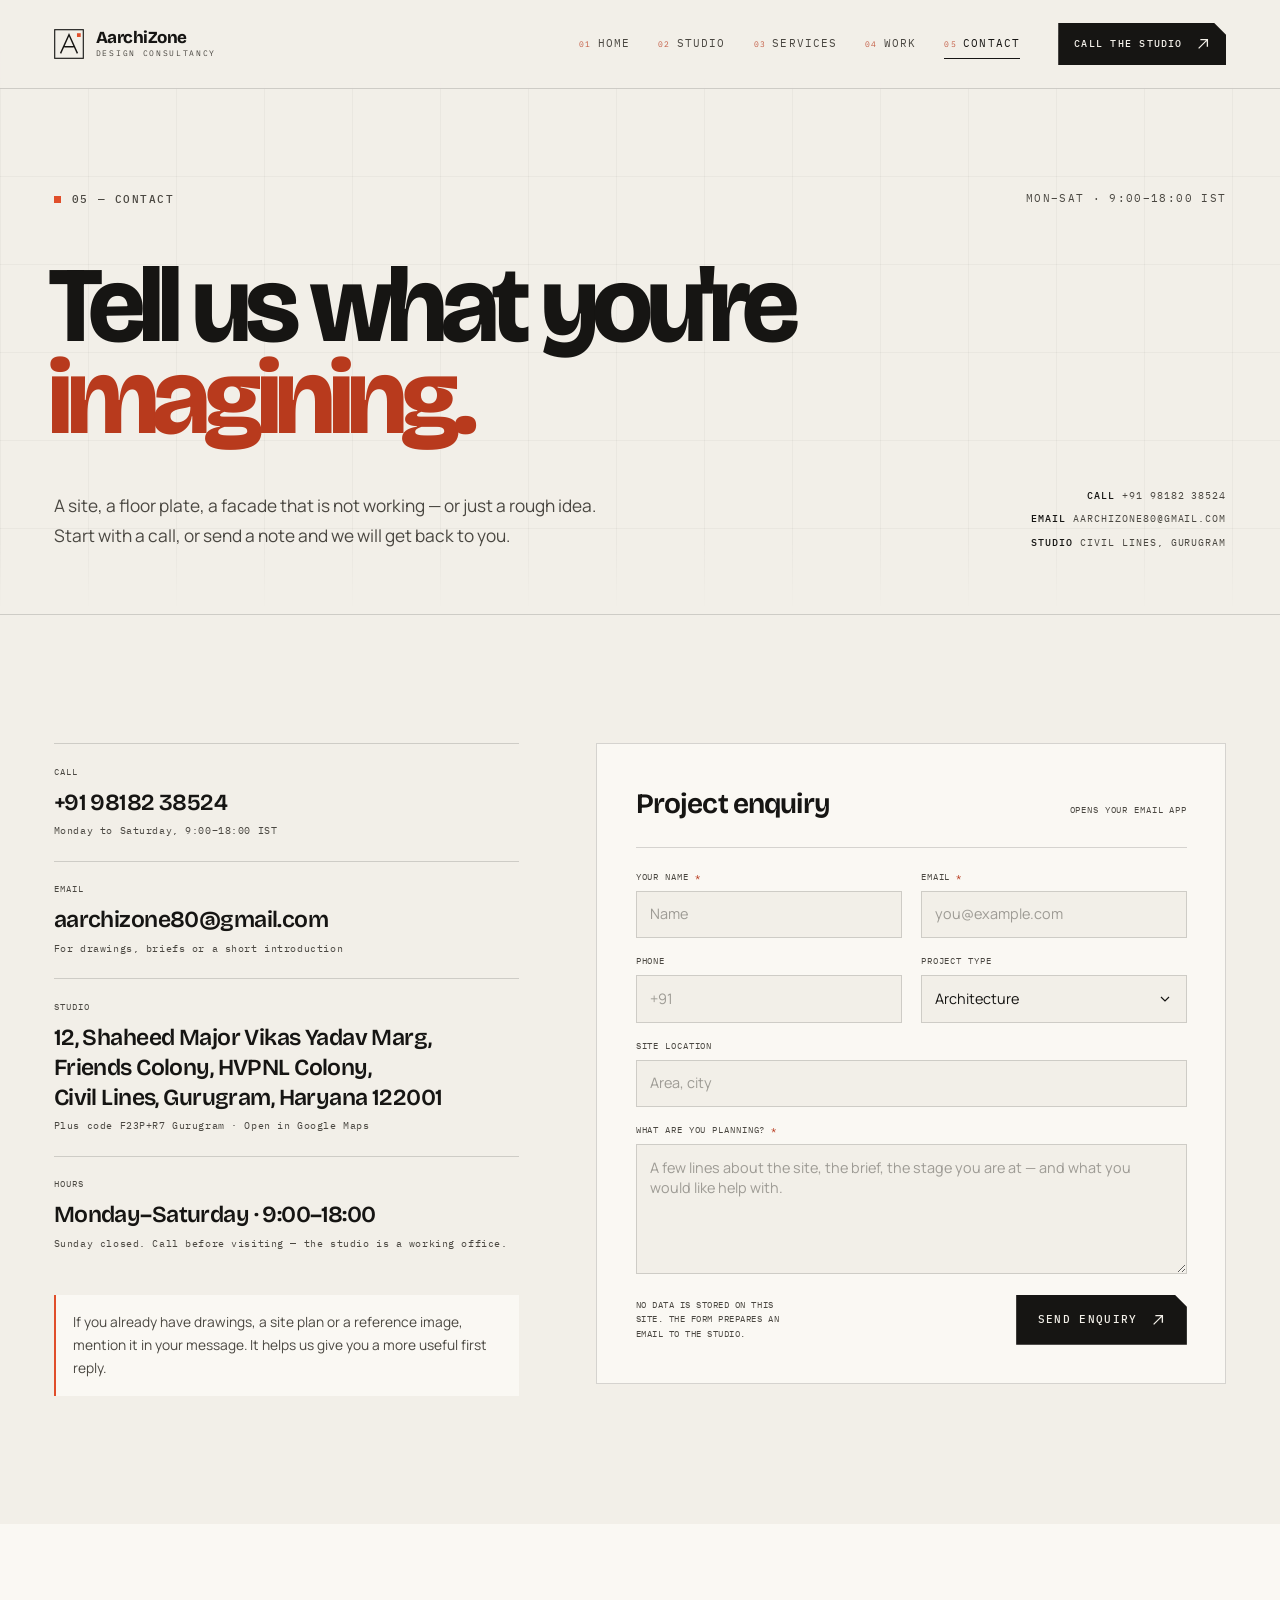
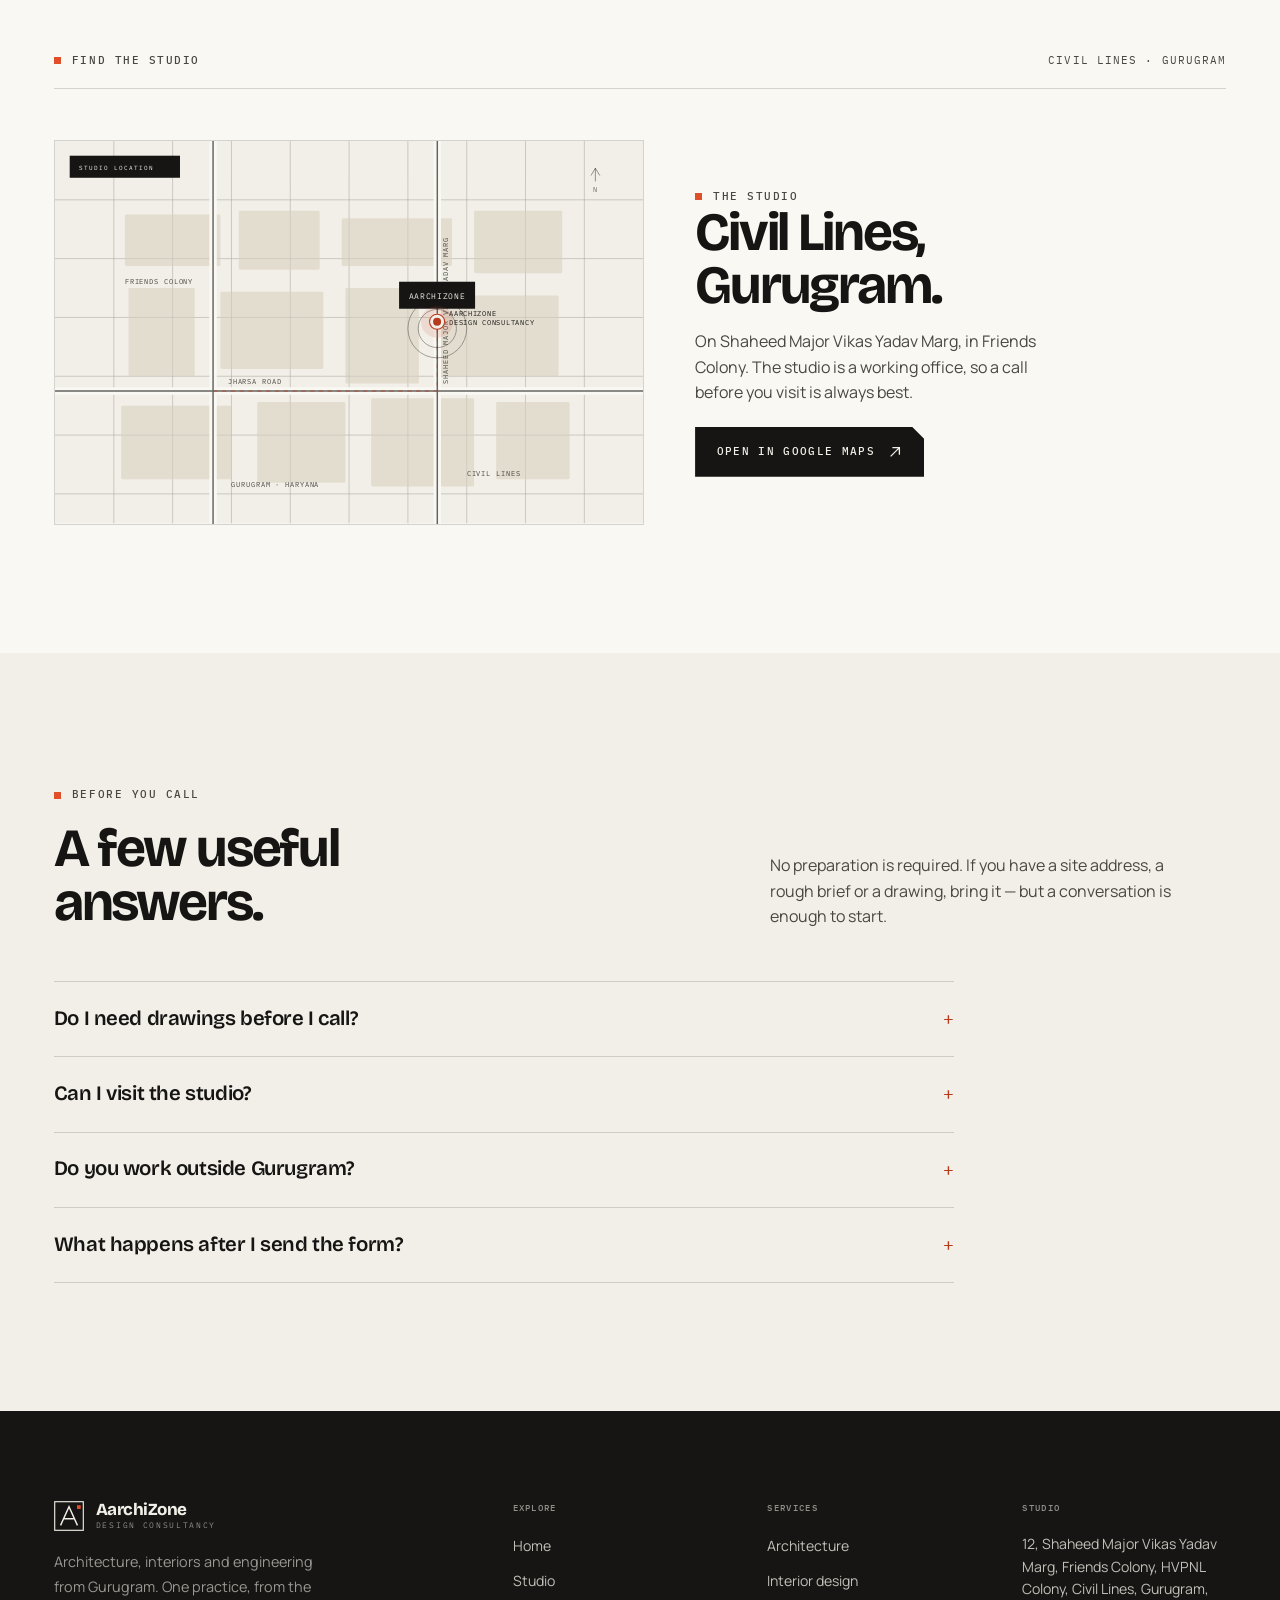
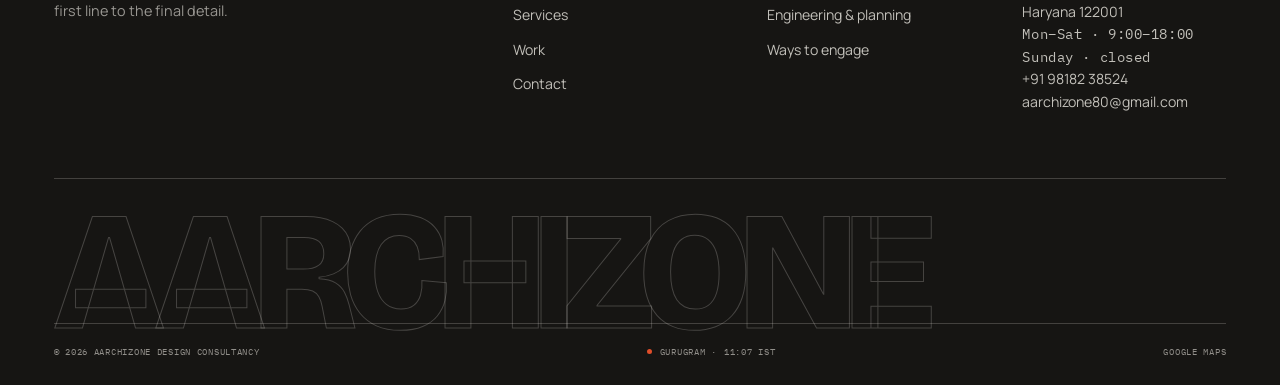
==== commit 0e6134db: "Remove decorative arrow symbols from links" ====
--- a/contact.html
+++ b/contact.html
@@ -102,7 +102,7 @@
               <div class="contact-block__k">Studio</div>
               <div class="contact-block__v">
                 <a href="https://maps.app.goo.gl/5RbaZ3eTJ1Ez8fLD9" target="_blank" rel="noopener">12, Shaheed Major Vikas Yadav Marg,<br>Friends Colony, HVPNL Colony,<br>Civil Lines, Gurugram, Haryana 122001</a>
-                <small>Plus code F23P+R7 Gurugram · <a href="https://maps.app.goo.gl/5RbaZ3eTJ1Ez8fLD9" target="_blank" rel="noopener">Open in Google Maps ↗</a></small>
+                <small>Plus code F23P+R7 Gurugram · <a href="https://maps.app.goo.gl/5RbaZ3eTJ1Ez8fLD9" target="_blank" rel="noopener">Open in Google Maps</a></small>
               </div>
             </div>
             <div class="contact-block">
